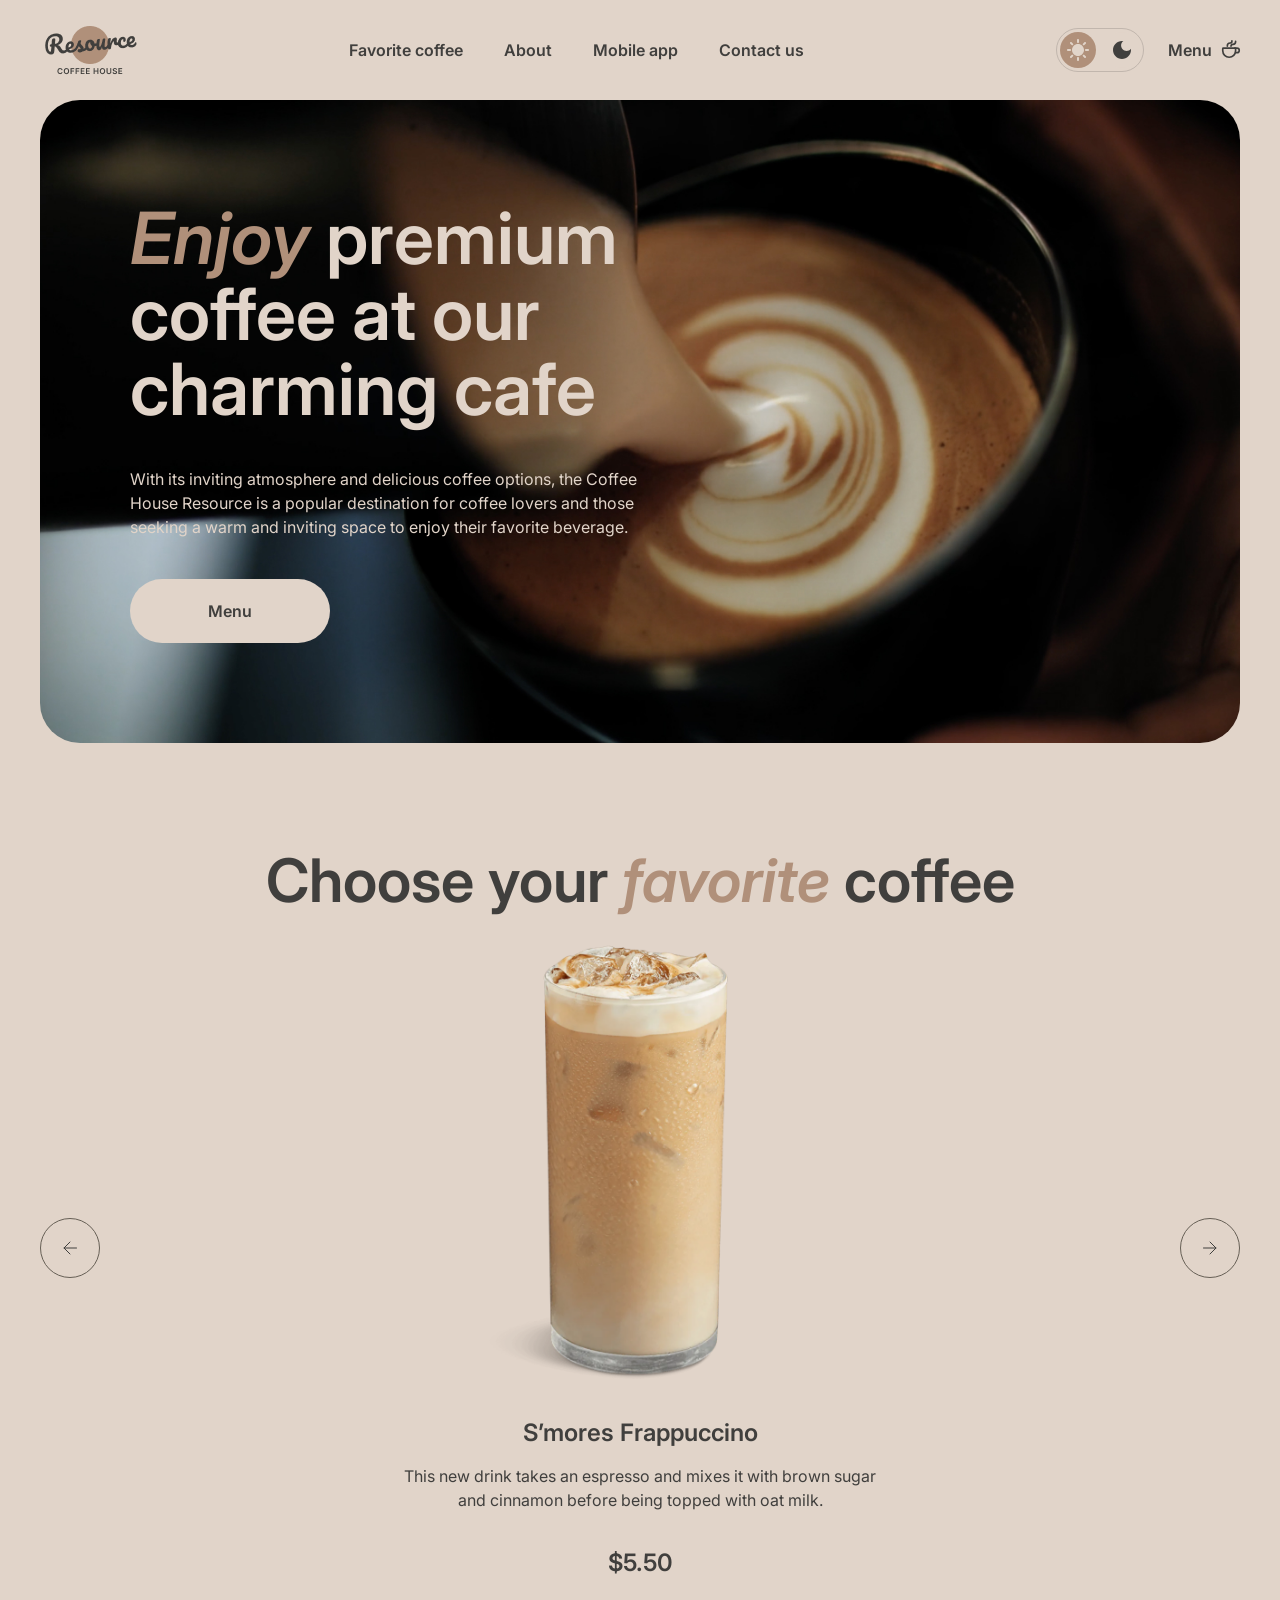
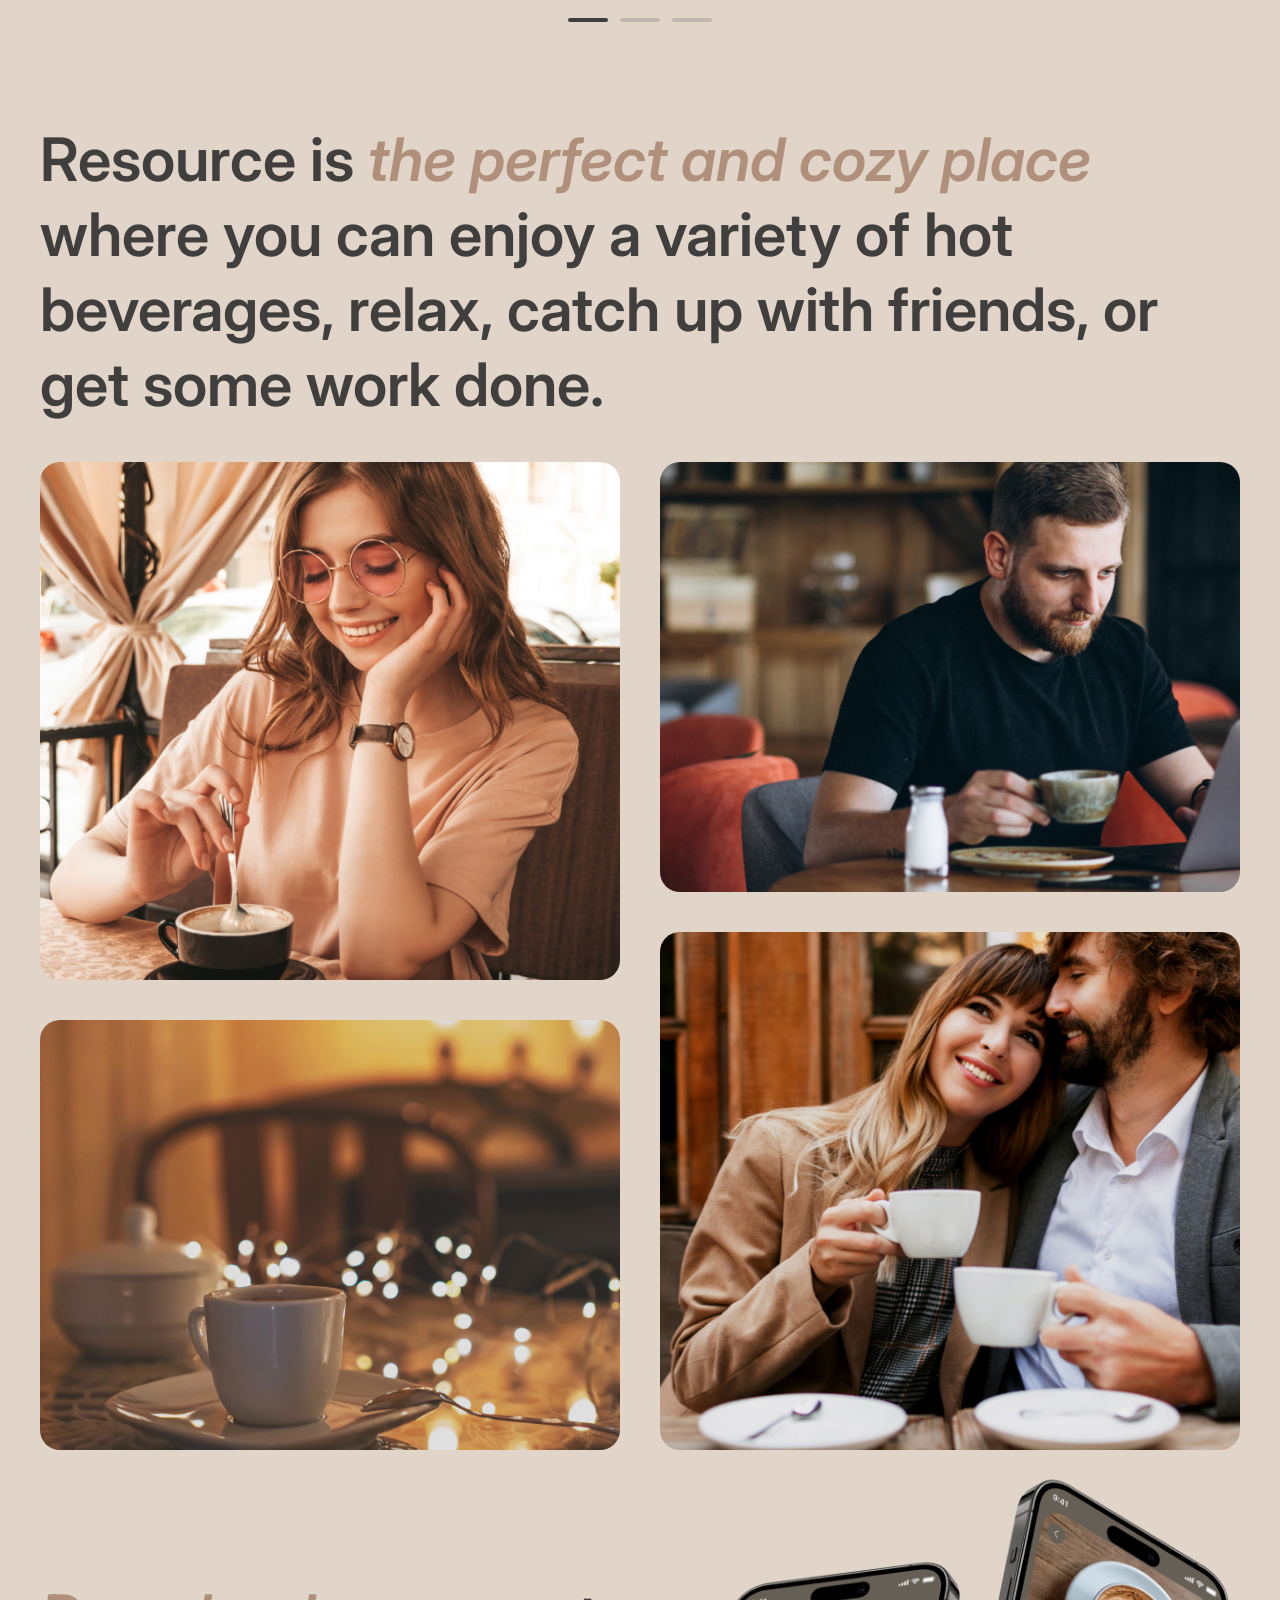
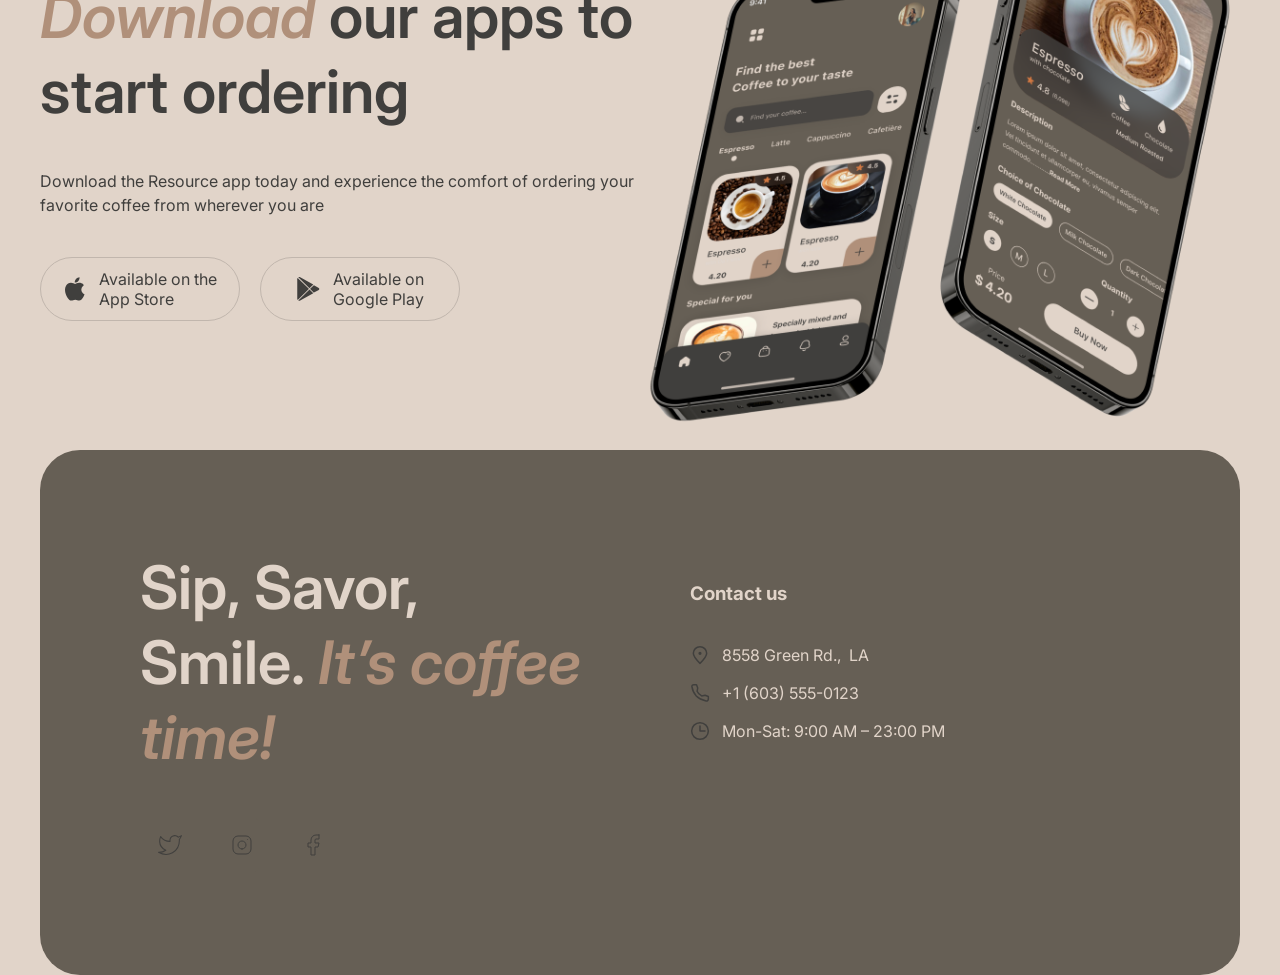
==== index.html @ 3790f5d2 "fix: correct header nav links" ====
<!DOCTYPE html>
<html lang="en">

<head>
    <meta charset="UTF-8">
    <meta name="viewport" content="width=device-width, initial-scale=1.0">
    <link rel="stylesheet" href="./styles.css">
    <link rel="preconnect" href="https://fonts.googleapis.com">
    <link rel="preconnect" href="https://fonts.gstatic.com" crossorigin>
    <link
        href="https://fonts.googleapis.com/css2?family=Inter:ital,opsz,wght@0,14..32,100..900;1,14..32,100..900&display=swap"
        rel="stylesheet">
    <link rel="icon" type="image/x-icon" href="./assets/logo/logo.png">
    <title>Coffee House</title>
</head>

<body>
    <header>
        </div>
        <a href="./index.html" class="logo-container"></a>
        <nav>
            <ul>
                <li><a href="#favorite">Favorite coffee</a></li>
                <li><a href="#about">About</a></li>
                <li><a href="#mobile_app">Mobile app</a></li>
                <li><a href="#contact">Contact us</a></li>
            </ul>
        </nav>
        <div class="control-container">
            <div class="theme-btn">
                <button class="light"></button>
                <button class="dark"></button>
            </div>
            <div class="menu"><a href="./menu.html">Menu</a></div>
            <div class="burger-btn">
                <span></span>
                <span></span>
            </div>
        </div>
    </header>
    <main>
        <section id="hero">
            <div class="info">
                <h1><span class="accent">Enjoy</span> premium coffee at our charming cafe</h1>
                <p>With its inviting atmosphere and delicious coffee options, the Coffee House Resource is a popular
                    destination for coffee lovers and those seeking a warm and inviting space to enjoy their favorite
                    beverage.</p>
                <button><a href=""><span>Menu</span></a></button>
            </div>
        </section>
        <section id="favorite">
            <h2>Choose your <span>favorite</span> coffee</h2>
            <div class="carousel-section">
                <button class="left"></button>
                <div class="carousel">
                    <img src="./assets/img/coffee-slider.png" alt="coffee-slider">
                    <h3>S’mores Frappuccino</h3>
                    <p>This new drink takes an espresso and mixes it with brown sugar and cinnamon before being topped
                        with oat milk.</p>
                    <h3>$5.50</h3>
                </div>
                <button class="right"></button>
            </div>
            <div class="pagination">
                <span class="dot is-active"></span>
                <span class="dot"></span>
                <span class="dot"></span>
            </div>
        </section>
        <section id="about">
            <h2>Resource is <span>the perfect and cozy place</span> where you can enjoy a variety
                of hot
                beverages, relax, catch up with friends, or get some work done.</h2>
            <div class="photo-container">
                <div class="photo p1 t1"></div>
                <div class="photo p2 t2"></div>
                <div class="photo p3 t2"></div>
                <div class="photo p4 t1"></div>
            </div>
        </section>
        <section id="mobile_app">
            <div class="mobile-wrapper">
                <div class="download_info">
                    <h2><span>Download</span> our apps to start ordering</h2>
                    <p class="medium">Download the Resource app today and experience the comfort of ordering
                        your favorite coffee
                        from wherever you are</p>
                    <div class="download_app">
                        <button class="button app-store">Available on the <br>App Store</button>
                        <button class="button google-play">Available on <br>Google Play</button>
                    </div>
                </div>
            </div>
            </div>
            <div class="phone_photo"><img src="./assets/img/mobile-screens.png" alt="phone"></div>
        </section>
        <footer id="contact">
            <div class="social-info">
                <h2>Sip, Savor, Smile. <span class="accent">It’s coffee time!</span></h2>
                <div class="social-icons">
                    <div class="social twitter"></div>
                    <div class="social instagram"></div>
                    <div class="social facebook"></div>
                </div>
            </div>
            <div class="contact">
                <h3>Contact us</h3>
                <div class="contact-info">
                    <a href="https://www.google.com/maps/place/Park/@53.8864918,30.3527795,14.5z/data=!4m6!3m5!1s0x46d051f1eafa36c5:0x2353c662f886dcbc!8m2!3d53.8942931!4d30.339052!16s%2Fg%2F11f06lzqp8?entry=ttu"
                        target="_blank">
                        <div class="contact-item address">
                            <p class="link-button">8558 Green Rd., &nbsp;LA</p>
                        </div>
                    </a>
                    <a href="tel:16035550123">
                        <div class="contact-item phone">
                            <p class="link-button">+1 (603) 555-0123</p>
                        </div>
                    </a>
                    <div class="contact-item working-hours">
                        <p class="link-button">Mon-Sat: 9:00 AM – 23:00 PM</p>
                    </div>
                </div>
            </div>
        </footer>
    </main>
    <script src="./main.js"></script>
</body>

</html>
---- styles.css ----
:root {
  --text-primary: #403F3D;
  --text-inverse: #E1D4C9;
  --text-accent: #B0907A;
  --bg-page: #E1D4C9;
  --bg-container: #665F55;
  --bg-overlay: rgba(64, 63, 61, 0.8);
  --border-primary: #C1B6AD;
  --border-inverse: #665F55;
  --logo: url('./assets/logo/light.png');
}

[data-theme=dark] {
  --text-primary: #E1D4C9;
  --text-inverse: #E1D4C9;
  --text-accent: #B0907A;
  --bg-page: #292826;
  --bg-container: #403F3D;
  --bg-overlay: rgba(41, 40, 38, 0.8);
  --border-primary: #665F55;
  --border-inverse: #C1B6AD;
  --logo: url('./assets/logo/dark.png');
}

a {
  color: inherit;
  text-decoration: none;
  background-color: transparent;
  cursor: pointer;
}
a:visited, a:hover, a:active, a:focus {
  color: inherit;
  text-decoration: none;
}

button,
input[type=button],
input[type=submit],
input[type=reset] {
  background: none;
  border: none;
  padding: 0;
  margin: 0;
  font: inherit;
  color: inherit;
  cursor: pointer;
  text-align: inherit;
  -webkit-appearance: none;
  -moz-appearance: none;
  appearance: none;
}

* {
  box-sizing: border-box;
  margin: 0;
  padding: 0;
}

ul {
  list-style: none;
  margin: 0;
  padding: 0;
}

html {
  scroll-behavior: smooth;
}

body {
  font-family: "Inter", sans-serif;
  display: flex;
  flex-direction: column;
  justify-content: center;
  background-color: var(--bg-page);
  color: var(--text-primary);
}

header {
  display: flex;
  width: 100%;
  max-width: 1440px;
  margin: 0 auto;
  padding: 20px 40px;
  justify-content: space-between;
}
header .logo-container {
  display: inline-block;
  background-image: var(--logo);
  height: 60px;
  min-width: 100px;
}
header nav {
  display: flex;
  align-items: center;
  max-width: 455px;
  width: 100%;
}
header nav ul {
  width: 100%;
  display: flex;
  justify-content: space-between;
}
header nav ul li a {
  font-size: 16px;
  font-weight: 600;
  line-height: 150%;
  position: relative;
}
header nav ul li a::after {
  content: "";
  position: absolute;
  bottom: 0;
  left: 50%;
  transform: translateX(-50%) scaleX(0);
  width: 100%;
  height: 2px;
  background-color: var(--text-primary);
  transition: transform 0.3s ease;
}
header nav ul li a:hover::after {
  transform: translateX(-50%) scaleX(1);
}
header .control-container {
  display: flex;
  align-items: center;
  padding-left: 44px;
  gap: 24px;
}
header .control-container .theme-btn {
  border: 1px solid var(--border-primary);
  border-radius: 22px;
  width: 88px;
  height: 44px;
  display: flex;
  justify-content: center;
  align-items: center;
  gap: 8px;
}
header .control-container .theme-btn button {
  width: 36px;
  height: 36px;
  border-radius: 50%;
  display: flex;
  align-items: center;
  justify-content: center;
  padding: 0;
  transition: background-color 0.2s;
}
header .control-container .theme-btn button.light {
  background-color: var(--text-accent);
}
header .control-container .theme-btn button.light::before {
  content: "";
  display: inline-block;
  width: 22px;
  height: 22px;
  background-color: var(--text-inverse);
  -webkit-mask: url(./assets/icons/Sun.svg) center/contain no-repeat;
  mask: url(./assets/icons/Sun.svg) center/contain no-repeat;
}
header .control-container .theme-btn button.dark {
  background-color: var(--bg-page);
}
header .control-container .theme-btn button.dark::before {
  content: "";
  display: inline-block;
  width: 18px;
  height: 18px;
  background-color: var(--text-primary);
  -webkit-mask: url(./assets/icons/Moon.svg) center/contain no-repeat;
  mask: url(./assets/icons/Moon.svg) center/contain no-repeat;
}
header .control-container .theme-btn button.dark:hover {
  background-color: var(--border-inverse);
}
header .control-container .theme-btn button.dark:hover::before {
  content: "";
  display: inline-block;
  width: 18px;
  height: 18px;
  background-color: var(--text-inverse);
  -webkit-mask: url(./assets/icons/Moon.svg) center/contain no-repeat;
  mask: url(./assets/icons/Moon.svg) center/contain no-repeat;
}
header .control-container .menu {
  display: flex;
  align-items: center;
  width: 72px;
  height: 22px;
  position: relative;
}
header .control-container .menu a {
  font-size: 16px;
  font-weight: 600;
  line-height: 150%;
  position: relative;
}
header .control-container .menu a::after {
  position: absolute;
  right: -30px;
  content: "";
  display: inline-block;
  width: 22px;
  height: 22px;
  background-color: var(--text-primary);
  -webkit-mask: url(./assets/icons/coffee-cup.svg) center/contain no-repeat;
  mask: url(./assets/icons/coffee-cup.svg) center/contain no-repeat;
}
header .control-container .menu::after {
  content: "";
  position: absolute;
  bottom: -5px;
  left: 50%;
  transform: translateX(-50%) scaleX(0);
  width: 100%;
  height: 2px;
  background-color: black;
  transition: transform 0.3s ease;
}
header .control-container .menu:hover::after {
  transform: translateX(-50%) scaleX(1);
}
header .control-container .menu.active::after {
  transform: translateX(-50%) scaleX(1);
}
header .control-container .burger-btn {
  display: none;
  height: 44px;
  width: 44px;
  border-radius: 50%;
  flex-direction: column;
  align-items: center;
  justify-content: center;
  gap: 6px;
  padding: 0;
  border: 1px solid var(--border-inverse);
  background: transparent;
  cursor: pointer;
  width: 44px;
  height: 44px;
  border-radius: 50%;
  transition: border-color 0.2s, background-color 0.2s;
}
header .control-container .burger-btn span {
  display: block;
  width: 20px;
  height: 2px;
  background-color: var(--text-primary);
  border-radius: 1px;
  transition: transform 0.3s ease, opacity 0.3s ease;
}
header .control-container .burger-btn:hover {
  border-color: var(--text-accent);
}
header .control-container .burger-btn:hover span {
  background-color: var(--text-accent);
}
header .control-container .burger-btn.is-open span:nth-child(1) {
  transform: translateY(4px) rotate(45deg);
}
header .control-container .burger-btn.is-open span:nth-child(2) {
  transform: translateY(-4px) rotate(-45deg);
}
@media (max-width: 768px) {
  header nav {
    display: none;
  }
  header .control-container .menu {
    display: none;
  }
  header .control-container .burger-btn {
    display: flex;
  }
}
@media (max-width: 600px) {
  header {
    padding: 20px 16px;
  }
  header .control-container {
    gap: 12px;
  }
}

main {
  max-width: 1440px;
  padding: 0 40px;
  margin: auto;
  width: 100%;
}
@media (max-width: 600px) {
  main {
    padding: 0 16px;
  }
}

#hero {
  max-width: 1440px;
  max-height: 644px;
  width: 100%;
  border-radius: 40px;
  background-image: url(./assets/img/img-hero.jpg);
  background-position: center;
  background-size: cover;
  display: flex;
  align-items: center;
  padding: 100px clamp(60px, 5.95vw + 14.3px, 100px);
}
#hero .info {
  max-width: 530px;
  display: flex;
  flex-direction: column;
  gap: 40px;
}
#hero .info h1 {
  font-size: 72px;
  font-weight: 600;
  line-height: 105%;
  color: var(--text-inverse);
}
#hero .info h1 span {
  font-size: 72px;
  font-weight: 600;
  line-height: 105%;
  font-style: italic;
  color: var(--text-accent);
}
#hero .info p {
  font-size: 16px;
  font-weight: 400;
  line-height: 150%;
  color: var(--text-inverse);
}
#hero .info button a {
  font-size: 16px;
  font-weight: 600;
  line-height: 150%;
  display: inline-flex;
  align-items: center;
  justify-content: center;
  padding: 20px 78px;
  border-radius: 100px;
  background-color: var(--bg-page);
  color: var(--text-primary);
  position: relative;
  overflow: hidden;
}
#hero .info button a span {
  display: inline-block;
  transition: transform 0.3s ease;
}
#hero .info button a::after {
  content: "";
  display: inline-block;
  width: 22px;
  height: 22px;
  background-color: var(--text-primary);
  -webkit-mask: url(./assets/icons/coffee-cup.svg) center/contain no-repeat;
  mask: url(./assets/icons/coffee-cup.svg) center/contain no-repeat;
  position: absolute;
  top: 50%;
  right: 60px;
  transform: translateY(-50%) translateX(-10px);
  opacity: 0;
  transition: opacity 0.3s ease, transform 0.3s ease;
  pointer-events: none;
}
#hero .info button a:hover span {
  transform: translateX(-14px);
}
#hero .info button a:hover::after {
  opacity: 1;
  transform: translateY(-50%) translateX(0);
}
#hero .info .control-container {
  gap: 12px;
}
@media (max-width: 768px) {
  #hero .info {
    margin: 0;
    padding: 0 16px;
  }
  #hero .info h1 {
    font-size: 42px;
    font-weight: 600;
    line-height: 115%;
  }
  #hero .info h1 span {
    font-size: 42px;
    font-weight: 600;
    line-height: 115%;
    font-style: italic;
  }
}
@media (max-width: 600px) {
  #hero {
    padding: 60px 16px;
  }
  #hero .info h1 {
    font-size: 42px;
    font-weight: 600;
    line-height: 115%;
  }
  #hero .info h1 span {
    font-size: 42px;
    font-weight: 600;
    line-height: 115%;
    font-style: italic;
  }
}

#favorite {
  padding: 100px 0;
  display: flex;
  flex-direction: column;
  align-items: center;
}
#favorite h2 {
  font-size: 60px;
  font-weight: 600;
  line-height: 125%;
  color: var(--text-primary);
}
#favorite h2 span {
  font-size: 60px;
  font-weight: 600;
  line-height: 125%;
  font-style: italic;
  color: var(--text-accent);
}
#favorite .carousel-section {
  display: flex;
  align-items: center;
  justify-content: space-between;
  width: 100%;
}
#favorite .carousel-section button {
  border-radius: 50%;
  height: 60px;
  min-width: 60px;
  border: 1px solid var(--border-inverse);
  background: transparent;
  display: flex;
  align-items: center;
  justify-content: center;
  cursor: pointer;
  transition: border-color 0.2s, background-color 0.2s;
}
#favorite .carousel-section button.left::before {
  content: "";
  display: inline-block;
  width: 24px;
  height: 24px;
  background-color: var(--text-primary);
  -webkit-mask: url(./assets/icons/arrow-left.svg) center/contain no-repeat;
  mask: url(./assets/icons/arrow-left.svg) center/contain no-repeat;
}
#favorite .carousel-section button.right::before {
  content: "";
  display: inline-block;
  width: 24px;
  height: 24px;
  background-color: var(--text-primary);
  -webkit-mask: url(./assets/icons/arrow-left.svg) center/contain no-repeat;
  mask: url(./assets/icons/arrow-left.svg) center/contain no-repeat;
  transform: rotate(180deg);
}
#favorite .carousel-section button:hover {
  background-color: var(--border-inverse);
  border-color: var(--border-inverse);
}
#favorite .carousel-section button:hover::before {
  background-color: var(--text-inverse);
}
#favorite .carousel-section .carousel {
  text-align: center;
  max-width: 480px;
  width: 100%;
  display: flex;
  flex-direction: column;
  align-items: center;
}
#favorite .carousel-section .carousel img {
  display: block;
  width: 100%;
  max-width: 480px;
  height: auto;
  flex: 1 1 auto;
  min-width: 0;
}
#favorite .carousel-section .carousel h3 {
  font-size: 24px;
  font-weight: 600;
  line-height: 125%;
  color: var(--text-primary);
  padding-top: 20px;
}
#favorite .carousel-section .carousel p {
  font-size: 16px;
  font-weight: 400;
  line-height: 150%;
  color: var(--text-primary);
  padding: 16px 0;
}
#favorite .pagination {
  display: flex;
  justify-content: center;
  align-items: center;
  gap: 12px;
  margin-top: 40px;
}
#favorite .pagination .dot {
  display: block;
  min-width: 40px;
  height: 4px;
  border-radius: 100px;
  background-color: var(--border-primary);
  transition: background-color 0.3s ease, width 0.3s ease;
}
#favorite .pagination .dot.is-active {
  background-color: var(--text-primary);
}
@media (max-width: 768px) {
  #favorite h2 {
    font-size: 32px;
    font-weight: 600;
    line-height: 125%;
  }
  #favorite h2 span {
    font-size: 32px;
    font-weight: 600;
    line-height: 125%;
    font-style: italic;
  }
}

#about h2 {
  font-size: 60px;
  font-weight: 600;
  line-height: 125%;
  color: var(--text-primary);
}
#about h2 span {
  font-size: 60px;
  font-weight: 600;
  line-height: 125%;
  font-style: italic;
  color: var(--text-accent);
}
#about h2 {
  padding-bottom: 40px;
}
#about .photo-container {
  display: flex;
  flex-direction: column;
  flex-wrap: wrap;
  max-height: 1060px;
  -moz-column-gap: 40px;
       column-gap: 40px;
  row-gap: 40px;
}
#about .photo-container .photo {
  width: calc((100% - 40px) / 2);
  border-radius: 20px;
  background-position: center;
  background-size: 110%;
  transition: background-size 0.5s linear;
}
#about .photo-container .photo:hover {
  background-size: 100%;
}
#about .photo-container .t1 {
  aspect-ratio: 660/590;
}
#about .photo-container .t2 {
  height: 430px;
}
#about .photo-container .p1 {
  background-image: url(./assets/img/about-1.jpg);
}
#about .photo-container .p2 {
  background-image: url(./assets/img/about-2.jpg);
}
#about .photo-container .p3 {
  background-image: url(./assets/img/about-3.jpg);
}
#about .photo-container .p4 {
  background-image: url(./assets/img/about-4.jpg);
}

#mobile_app {
  display: flex;
  justify-content: space-between;
}
#mobile_app .mobile-wrapper {
  display: flex;
  align-items: center;
}
#mobile_app .mobile-wrapper .download_info {
  max-width: 630px;
  display: flex;
  flex-direction: column;
  gap: 40px;
}
#mobile_app .mobile-wrapper .download_info h2 {
  font-size: 60px;
  font-weight: 600;
  line-height: 125%;
  color: var(--text-primary);
}
#mobile_app .mobile-wrapper .download_info h2 span {
  font-size: 60px;
  font-weight: 600;
  line-height: 125%;
  font-style: italic;
  color: var(--text-accent);
}
#mobile_app .mobile-wrapper .download_info p {
  font-size: 16px;
  font-weight: 400;
  line-height: 150%;
  color: var(--text-primary);
}
#mobile_app .mobile-wrapper .download_info .download_app {
  display: flex;
  gap: 20px;
}
#mobile_app .mobile-wrapper .download_info .download_app .button {
  display: flex;
  align-items: center;
  justify-content: center;
  gap: 12px;
  width: 200px;
  height: 64px;
  padding: 12px 20px;
  border: 1px solid var(--border-primary);
  border-radius: 100px;
  background-color: transparent;
  color: var(--text-primary);
  cursor: pointer;
  transition: border-color 0.3s ease, background-color 0.3s ease, color 0.3s ease;
}
#mobile_app .mobile-wrapper .download_info .download_app .button:hover {
  background-color: var(--bg-container);
  color: var(--text-inverse);
  border-color: transparent;
}
#mobile_app .mobile-wrapper .download_info .download_app .button:hover::before {
  background-color: var(--text-inverse);
}
#mobile_app .mobile-wrapper .download_info .download_app .button.app-store::before {
  content: "";
  display: inline-block;
  width: 24px;
  height: 24px;
  background-color: var(--text-primary);
  -webkit-mask: url(./assets/icons/apple.svg) center/contain no-repeat;
  mask: url(./assets/icons/apple.svg) center/contain no-repeat;
  flex-shrink: 0;
}
#mobile_app .mobile-wrapper .download_info .download_app .button.google-play::before {
  content: "";
  display: inline-block;
  width: 24px;
  height: 24px;
  background-color: var(--text-primary);
  -webkit-mask: url(./assets/icons/android.svg) center/contain no-repeat;
  mask: url(./assets/icons/android.svg) center/contain no-repeat;
  flex-shrink: 0;
}
#mobile_app .phone_photo {
  display: flex;
  align-items: center;
}
#mobile_app .phone_photo img {
  max-width: 100%;
}

footer {
  display: flex;
  border-radius: 40px;
  padding: 100px;
  gap: 100px;
  background-color: var(--bg-container);
  color: var(--text-inverse);
}
footer .social-info {
  flex: 1;
}
footer .social-info h2 {
  font-size: 60px;
  font-weight: 600;
  line-height: 125%;
  color: var(--text-inverse);
}
footer .social-info h2 span {
  font-size: 60px;
  font-weight: 600;
  line-height: 125%;
  font-style: italic;
  color: var(--text-accent);
}
footer .social-info .social-icons {
  margin-top: 40px;
  display: flex;
  gap: 12px;
}
footer .social-info .social-icons .social {
  display: flex;
  align-items: center;
  justify-content: center;
  width: 60px;
  height: 60px;
  border: 1px solid var(--border-inverse);
  border-radius: 50%;
  cursor: pointer;
  background-color: transparent;
  transition: border-color 0.3s ease, background-color 0.3s ease;
}
footer .social-info .social-icons .social::before {
  content: "";
  flex-shrink: 0;
}
footer .social-info .social-icons .social.twitter::before {
  display: inline-block;
  width: 24px;
  height: 24px;
  background-color: var(--text-primary);
  -webkit-mask: url(./assets/icons/twitter.svg) center/contain no-repeat;
  mask: url(./assets/icons/twitter.svg) center/contain no-repeat;
}
footer .social-info .social-icons .social.instagram::before {
  display: inline-block;
  width: 24px;
  height: 24px;
  background-color: var(--text-primary);
  -webkit-mask: url(./assets/icons/instagram.svg) center/contain no-repeat;
  mask: url(./assets/icons/instagram.svg) center/contain no-repeat;
}
footer .social-info .social-icons .social.facebook::before {
  display: inline-block;
  width: 24px;
  height: 24px;
  background-color: var(--text-primary);
  -webkit-mask: url(./assets/icons/facebook.svg) center/contain no-repeat;
  mask: url(./assets/icons/facebook.svg) center/contain no-repeat;
}
footer .social-info .social-icons .social:hover {
  background-color: var(--bg-container);
  border-color: transparent;
}
footer .social-info .social-icons .social:hover.twitter::before, footer .social-info .social-icons .social:hover.instagram::before, footer .social-info .social-icons .social:hover.facebook::before {
  background-color: var(--text-inverse);
}
footer .contact {
  flex: 1;
  margin-top: 32px;
}
footer .contact .contact-info {
  margin-top: 40px;
  display: inline-flex;
  flex-direction: column;
  gap: 14px;
}
footer .contact .contact-info a {
  background: inherit;
  color: inherit;
  cursor: default;
}
footer .contact .contact-info .contact-item {
  display: inline-flex;
  align-items: center;
  gap: 12px;
  padding-left: 0;
  cursor: pointer;
  position: relative;
}
footer .contact .contact-info .contact-item::before {
  content: "";
  flex-shrink: 0;
  background-color: var(--text-primary);
  transition: background-color 0.3s ease;
}
footer .contact .contact-info .contact-item::after {
  content: "";
  position: absolute;
  bottom: -4px;
  left: 0;
  width: 100%;
  height: 2px;
  background-color: var(--border-inverse);
  transform: scaleX(0);
  transform-origin: left;
  transition: transform 0.5s ease-in-out;
}
footer .contact .contact-info .contact-item:hover::after {
  transform: scaleX(1);
}
footer .contact .contact-info .address::before {
  display: inline-block;
  width: 20px;
  height: 20px;
  background-color: var(--text-primary);
  -webkit-mask: url(./assets/icons/address.svg) center/contain no-repeat;
  mask: url(./assets/icons/address.svg) center/contain no-repeat;
}
footer .contact .contact-info .phone::before {
  display: inline-block;
  width: 20px;
  height: 20px;
  background-color: var(--text-primary);
  -webkit-mask: url(./assets/icons/phone.svg) center/contain no-repeat;
  mask: url(./assets/icons/phone.svg) center/contain no-repeat;
}
footer .contact .contact-info .working-hours::before {
  display: inline-block;
  width: 20px;
  height: 20px;
  background-color: var(--text-primary);
  -webkit-mask: url(./assets/icons/clock.svg) center/contain no-repeat;
  mask: url(./assets/icons/clock.svg) center/contain no-repeat;
}

#menu {
  display: flex;
  flex-direction: column;
  align-items: center;
}
#menu h1 {
  text-align: center;
  font-size: 60px;
  line-height: 125%;
  max-width: 800px;
}
#menu .menu-selection {
  margin: 40px 0;
  display: flex;
  gap: 16px;
  justify-content: center;
}
#menu .menu-selection .option {
  text-align: right;
  padding: 8px 16px 8px 8px;
  border: 1px solid var(--border-inverse);
  border-radius: 100px;
  display: flex;
  align-items: center;
  gap: 8px;
}
#menu .menu-selection .option.active {
  background-color: var(--border-primary);
  color: var(--bg-page);
}
#menu .menu-selection .option .icon {
  width: 30px;
  height: 30px;
  border-radius: 50%;
  background-position: center;
  background-repeat: no-repeat;
  background-color: var(--border-inverse);
}
#menu .menu-selection .option .icon.active {
  background-color: var(--bg-page);
}
#menu .menu-selection .option .icon-coffee {
  background-image: url(./assets/icons/coffee.png);
}
#menu .menu-selection .option .icon-tea {
  background-image: url(./assets/icons/tea.png);
}
#menu .menu-selection .option .icon-dessert {
  background-image: url(./assets/icons/dessert.png);
}
#menu .items {
  max-width: 1360px;
  display: flex;
  flex-wrap: wrap;
  justify-content: space-evenly;
  row-gap: 40px;
  -moz-column-gap: 40px;
       column-gap: 40px;
  margin-bottom: 100px;
}
#menu .items .item-card {
  width: 310px;
  height: 506px;
  border: 1px solid var(--border-inverse);
  border-radius: 40px;
  cursor: pointer;
}
#menu .items .item-card .item-image {
  width: 308px;
  height: 308px;
  border-radius: 40px;
  background-position: center;
  background-size: 110%;
  transition: background-size 0.5s linear;
}
#menu .items .item-card .item-description {
  height: 196px;
  padding: 20px;
  display: flex;
  flex-direction: column;
}
#menu .items .item-card .item-description p {
  padding-top: 12px;
  flex-grow: 1;
}
#menu .items .item-card:hover .item-image {
  background-size: 100%;
}
#menu .items .coffee1 {
  background-image: url(./assets/img/coffee_item_1.jpg);
}
#menu .items .coffee2 {
  background-image: url(./assets/img/coffee_item_2.jpg);
}
#menu .items .coffee3 {
  background-image: url(./assets/img/coffee_item_3.jpg);
}
#menu .items .coffee4 {
  background-image: url(./assets/img/coffee_item_4.jpg);
}
#menu .items .coffee5 {
  background-image: url(./assets/img/coffee_item_5.jpg);
}
#menu .items .coffee6 {
  background-image: url(./assets/img/coffee_item_6.jpg);
}
#menu .items .coffee7 {
  background-image: url(./assets/img/coffee_item_7.jpg);
}
#menu .items .coffee8 {
  background-image: url(./assets/img/coffee_item_8.jpg);
}/*# sourceMappingURL=styles.css.map */
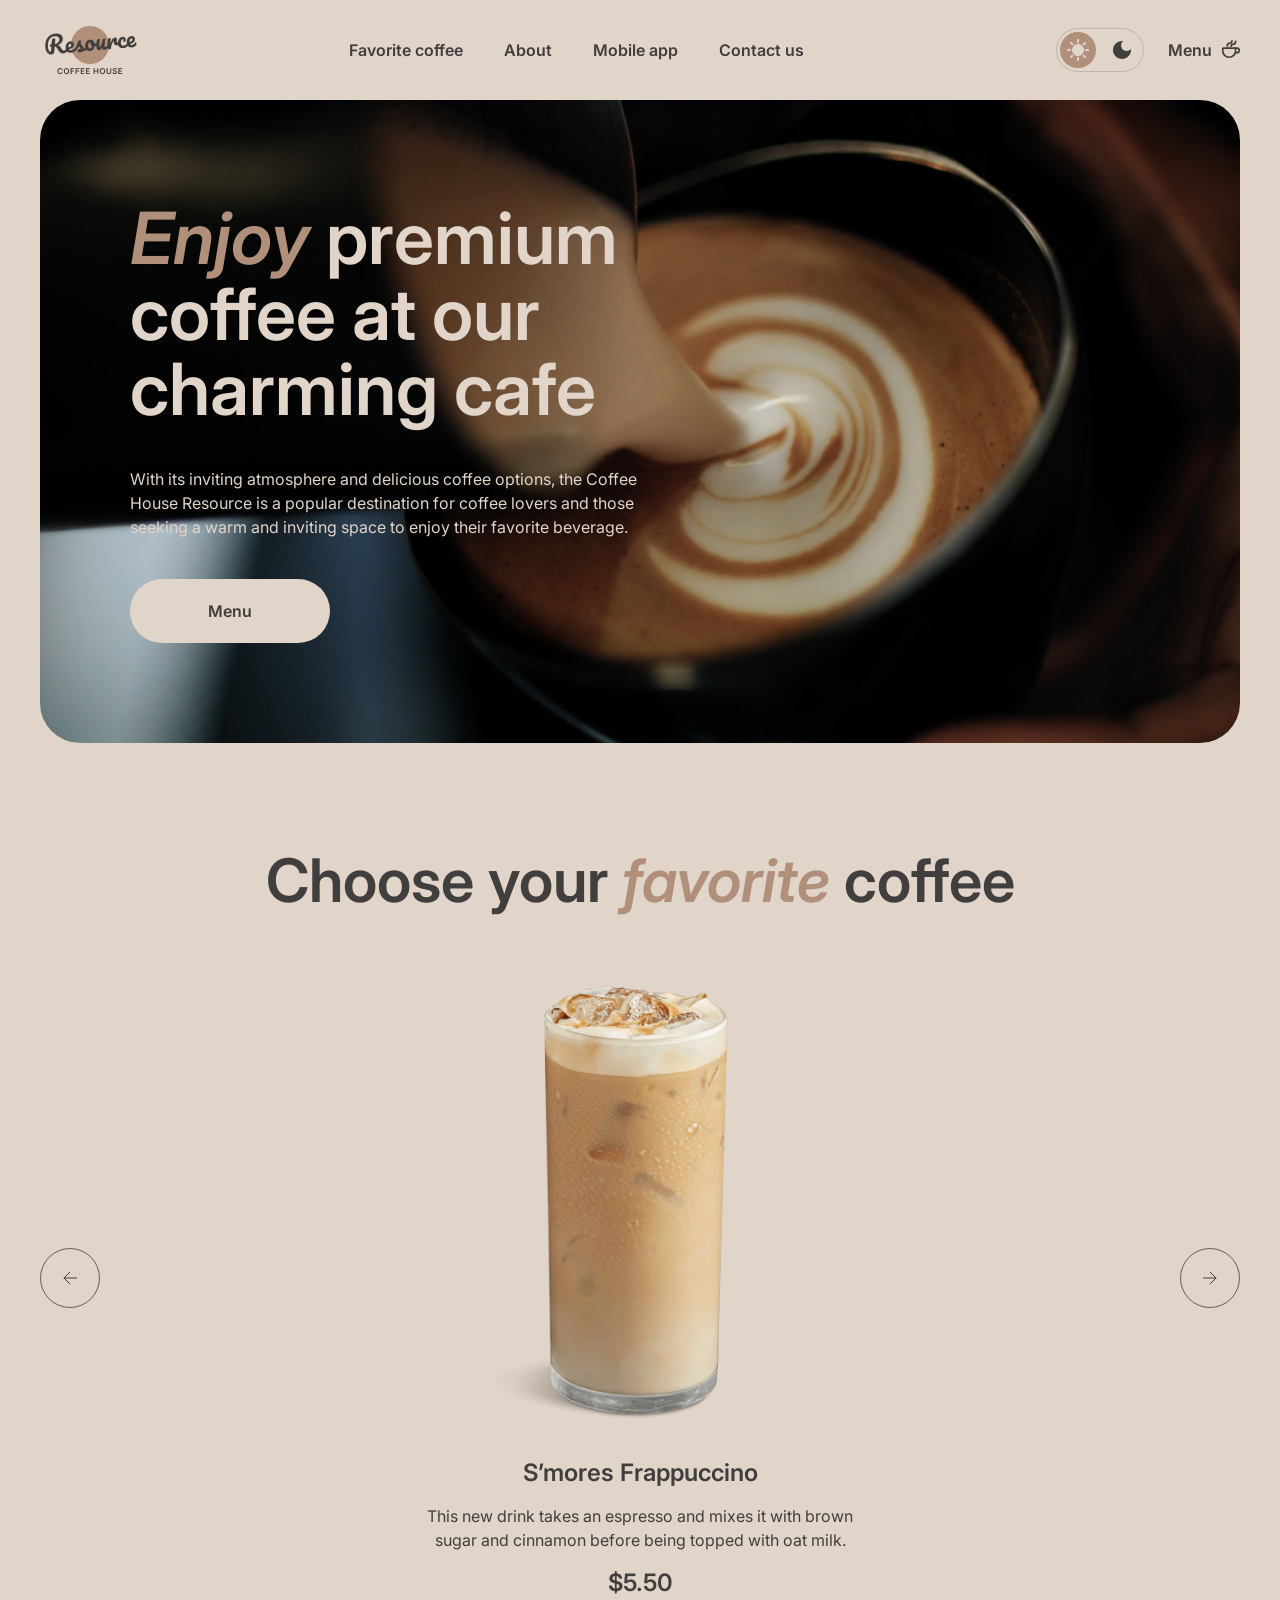
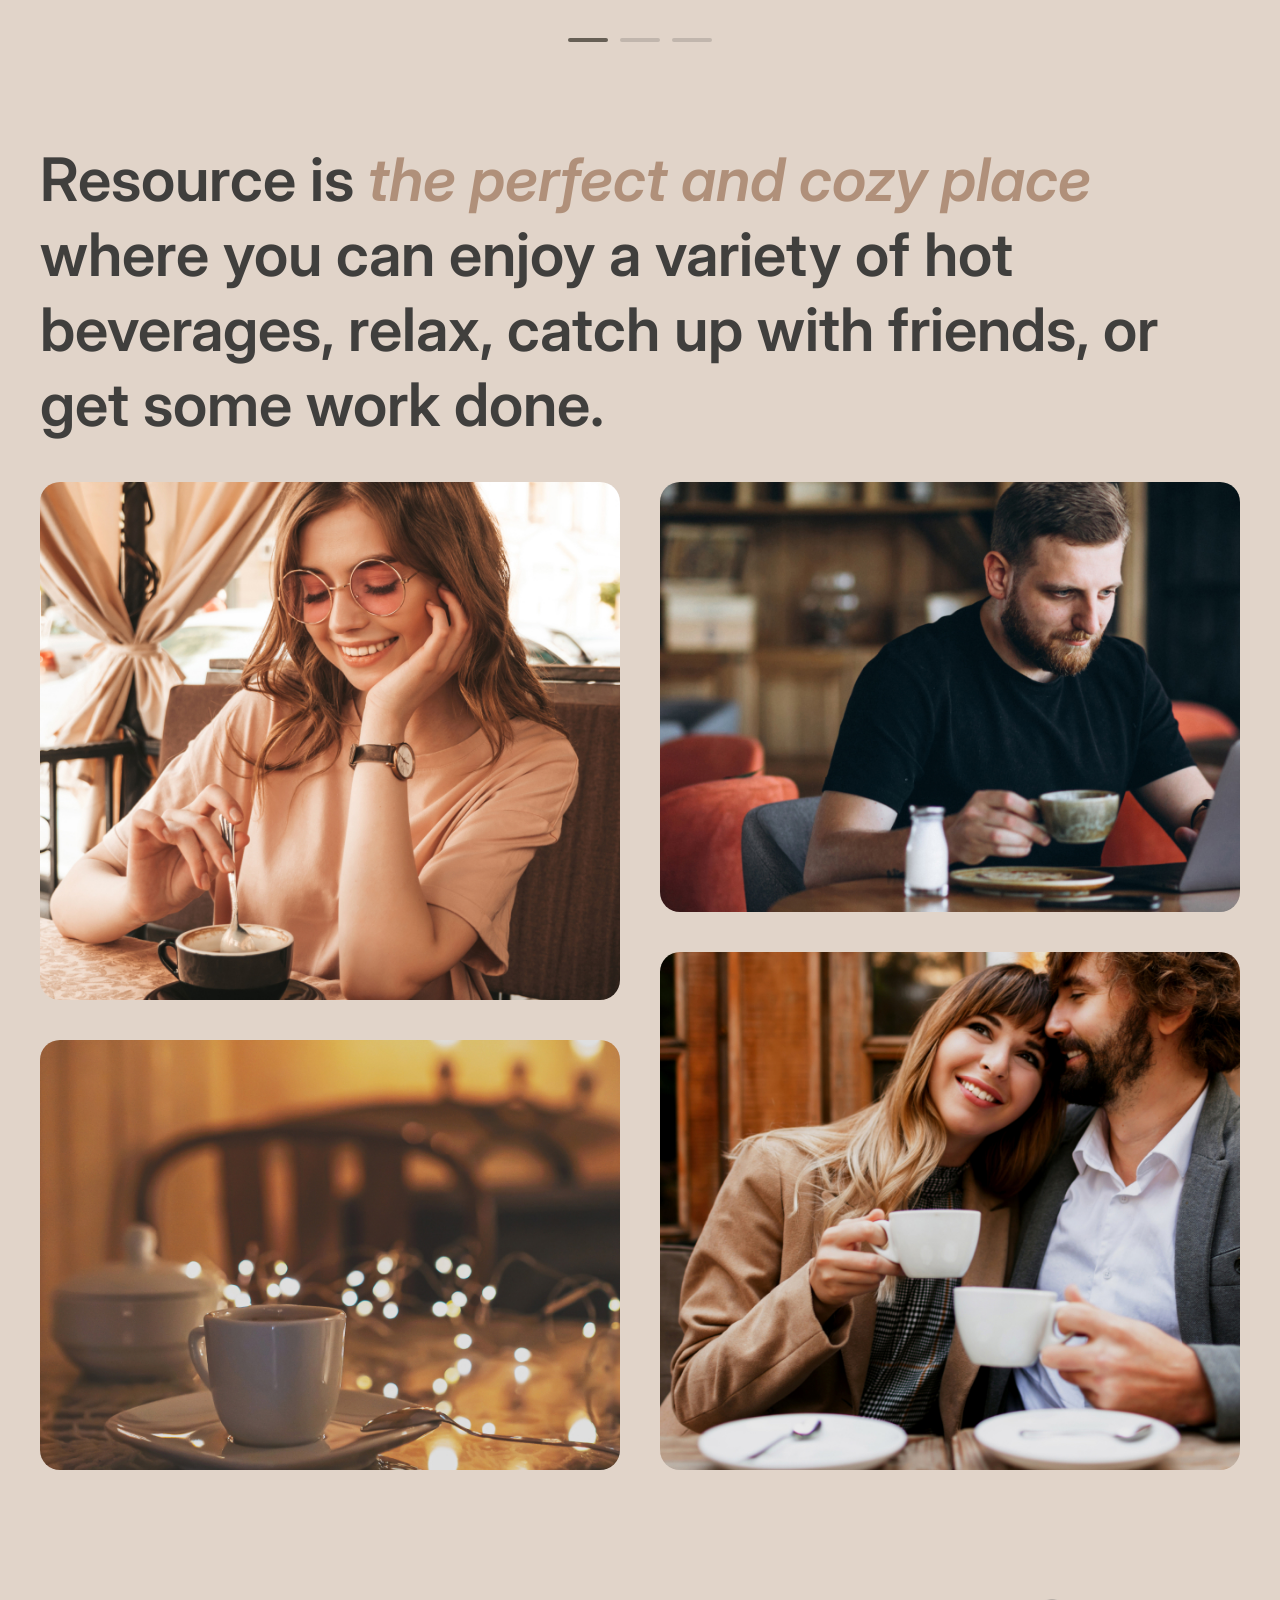
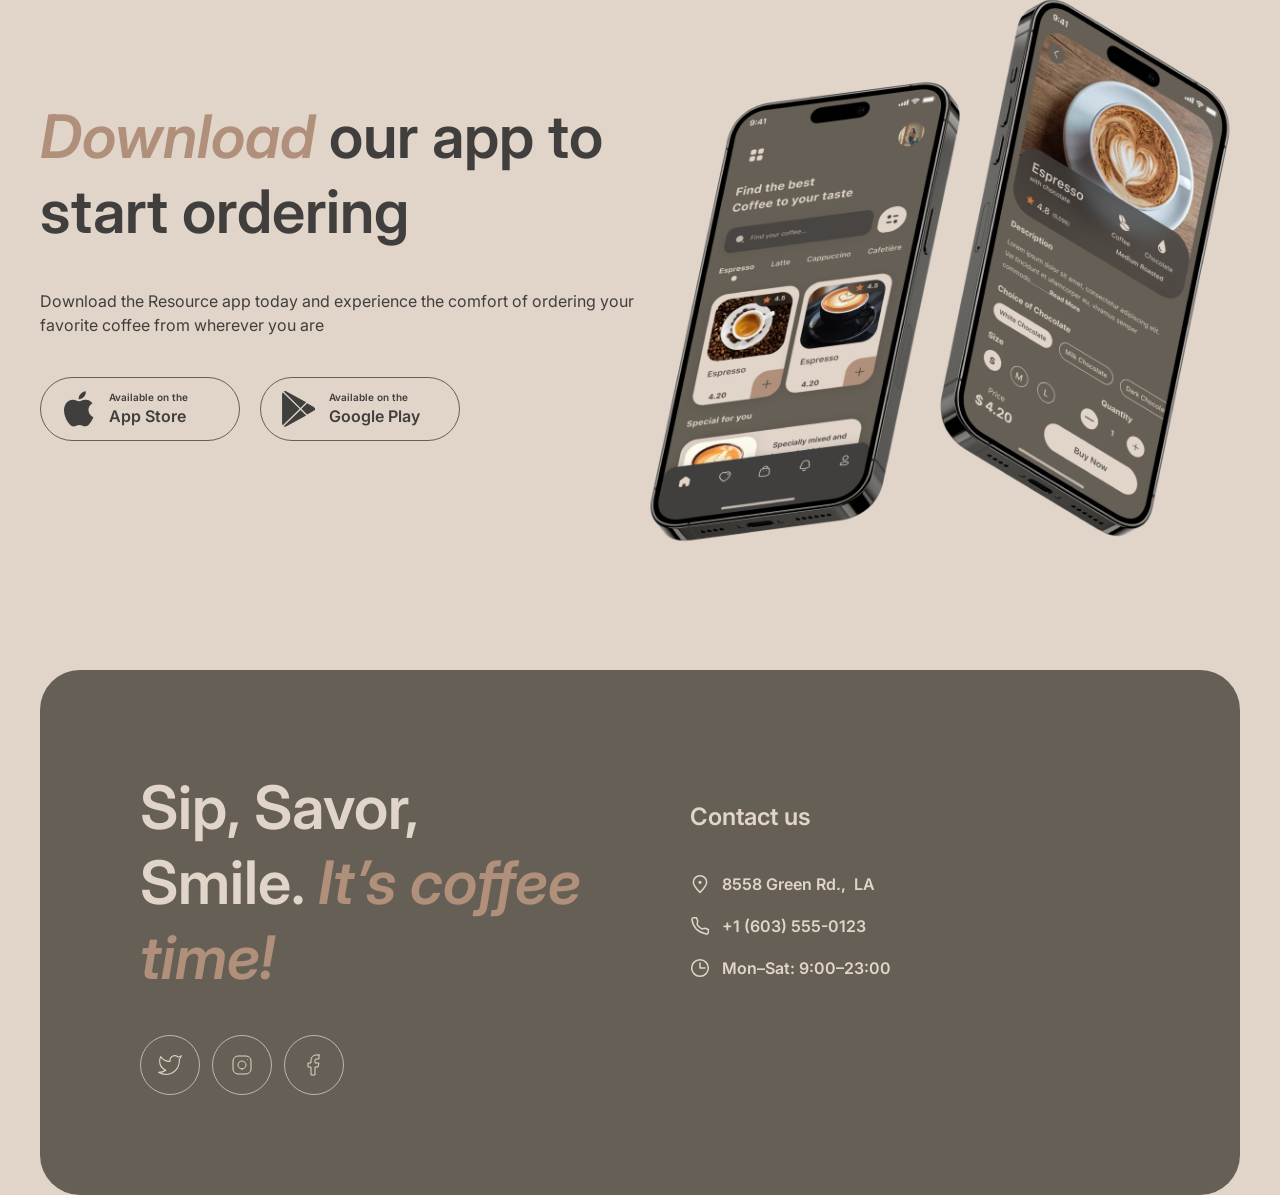
==== commit 6138df59: "fix: correct hover effects main page" ====
--- a/index.html
+++ b/index.html
@@ -57,7 +57,7 @@
                     <h3>S’mores Frappuccino</h3>
                     <p>This new drink takes an espresso and mixes it with brown sugar and cinnamon before being topped
                         with oat milk.</p>
-                    <h3>$5.50</h3>
+                    <h3 class="price">$5.50</h3>
                 </div>
                 <button class="right"></button>
             </div>
@@ -81,13 +81,15 @@
         <section id="mobile_app">
             <div class="mobile-wrapper">
                 <div class="download_info">
-                    <h2><span>Download</span> our apps to start ordering</h2>
+                    <h2><span>Download</span> our app to start ordering</h2>
                     <p class="medium">Download the Resource app today and experience the comfort of ordering
                         your favorite coffee
                         from wherever you are</p>
                     <div class="download_app">
-                        <button class="button app-store">Available on the <br>App Store</button>
-                        <button class="button google-play">Available on <br>Google Play</button>
+                        <button class="button app-store"><span class="text"><span class="caption">Available on
+                                    the</span> <span class="action">App Store</span></span></button>
+                        <button class="button google-play"><span class="text"><span class="caption">Available on
+                                    the</span> <span class="action">Google Play</span></span></button>
                     </div>
                 </div>
             </div>
@@ -118,7 +120,7 @@
                         </div>
                     </a>
                     <div class="contact-item working-hours">
-                        <p class="link-button">Mon-Sat: 9:00 AM – 23:00 PM</p>
+                        <p class="link-button">Mon–Sat: 9:00–23:00</p>
                     </div>
                 </div>
             </div>
--- a/styles.css
+++ b/styles.css
@@ -419,6 +419,7 @@
   font-weight: 600;
   line-height: 125%;
   color: var(--text-primary);
+  padding-bottom: 40px;
 }
 #favorite h2 span {
   font-size: 60px;
@@ -465,8 +466,8 @@
   transform: rotate(180deg);
 }
 #favorite .carousel-section button:hover {
-  background-color: var(--border-inverse);
-  border-color: var(--border-inverse);
+  background-color: var(--bg-container);
+  border-color: var(--bg-container);
 }
 #favorite .carousel-section button:hover::before {
   background-color: var(--text-inverse);
@@ -493,6 +494,9 @@
   line-height: 125%;
   color: var(--text-primary);
   padding-top: 20px;
+}
+#favorite .carousel-section .carousel h3.price {
+  padding-top: 0px;
 }
 #favorite .carousel-section .carousel p {
   font-size: 16px;
@@ -500,6 +504,7 @@
   line-height: 150%;
   color: var(--text-primary);
   padding: 16px 0;
+  max-width: 470px;
 }
 #favorite .pagination {
   display: flex;
@@ -517,7 +522,7 @@
   transition: background-color 0.3s ease, width 0.3s ease;
 }
 #favorite .pagination .dot.is-active {
-  background-color: var(--text-primary);
+  background-color: var(--border-inverse);
 }
 @media (max-width: 768px) {
   #favorite h2 {
@@ -588,6 +593,7 @@
 }
 
 #mobile_app {
+  padding: 100px 0;
   display: flex;
   justify-content: space-between;
 }
@@ -602,6 +608,7 @@
   gap: 40px;
 }
 #mobile_app .mobile-wrapper .download_info h2 {
+  max-width: 600px;
   font-size: 60px;
   font-weight: 600;
   line-height: 125%;
@@ -627,12 +634,12 @@
 #mobile_app .mobile-wrapper .download_info .download_app .button {
   display: flex;
   align-items: center;
-  justify-content: center;
+  justify-content: left;
   gap: 12px;
   width: 200px;
   height: 64px;
   padding: 12px 20px;
-  border: 1px solid var(--border-primary);
+  border: 1px solid var(--border-inverse);
   border-radius: 100px;
   background-color: transparent;
   color: var(--text-primary);
@@ -650,22 +657,60 @@
 #mobile_app .mobile-wrapper .download_info .download_app .button.app-store::before {
   content: "";
   display: inline-block;
-  width: 24px;
-  height: 24px;
+  width: 36px;
+  height: 36px;
   background-color: var(--text-primary);
   -webkit-mask: url(./assets/icons/apple.svg) center/contain no-repeat;
   mask: url(./assets/icons/apple.svg) center/contain no-repeat;
   flex-shrink: 0;
+  transition: background-color 0.3s ease;
+}
+#mobile_app .mobile-wrapper .download_info .download_app .button.app-store:hover::before {
+  content: "";
+  display: inline-block;
+  width: 36px;
+  height: 36px;
+  background-color: var(--text-inverse);
+  -webkit-mask: url(./assets/icons/apple.svg) center/contain no-repeat;
+  mask: url(./assets/icons/apple.svg) center/contain no-repeat;
+  flex-shrink: 0;
+  transition: background-color 0.3s ease;
 }
 #mobile_app .mobile-wrapper .download_info .download_app .button.google-play::before {
   content: "";
   display: inline-block;
-  width: 24px;
-  height: 24px;
+  width: 36px;
+  height: 36px;
   background-color: var(--text-primary);
   -webkit-mask: url(./assets/icons/android.svg) center/contain no-repeat;
   mask: url(./assets/icons/android.svg) center/contain no-repeat;
   flex-shrink: 0;
+  transition: background-color 0.3s ease;
+}
+#mobile_app .mobile-wrapper .download_info .download_app .button.google-play:hover::before {
+  content: "";
+  display: inline-block;
+  width: 36px;
+  height: 36px;
+  background-color: var(--text-inverse);
+  -webkit-mask: url(./assets/icons/android.svg) center/contain no-repeat;
+  mask: url(./assets/icons/android.svg) center/contain no-repeat;
+  flex-shrink: 0;
+  transition: background-color 0.3s ease;
+}
+#mobile_app .mobile-wrapper .download_info .download_app .button .text {
+  display: flex;
+  flex-direction: column;
+}
+#mobile_app .mobile-wrapper .download_info .download_app .button .text .caption {
+  font-size: 10px;
+  font-weight: 600;
+  line-height: 140%;
+}
+#mobile_app .mobile-wrapper .download_info .download_app .button .text .action {
+  font-size: 16px;
+  font-weight: 600;
+  line-height: 150%;
 }
 #mobile_app .phone_photo {
   display: flex;
@@ -710,7 +755,7 @@
   justify-content: center;
   width: 60px;
   height: 60px;
-  border: 1px solid var(--border-inverse);
+  border: 1px solid var(--border-primary);
   border-radius: 50%;
   cursor: pointer;
   background-color: transparent;
@@ -724,7 +769,7 @@
   display: inline-block;
   width: 24px;
   height: 24px;
-  background-color: var(--text-primary);
+  background-color: var(--text-inverse);
   -webkit-mask: url(./assets/icons/twitter.svg) center/contain no-repeat;
   mask: url(./assets/icons/twitter.svg) center/contain no-repeat;
 }
@@ -732,7 +777,7 @@
   display: inline-block;
   width: 24px;
   height: 24px;
-  background-color: var(--text-primary);
+  background-color: var(--text-inverse);
   -webkit-mask: url(./assets/icons/instagram.svg) center/contain no-repeat;
   mask: url(./assets/icons/instagram.svg) center/contain no-repeat;
 }
@@ -740,26 +785,36 @@
   display: inline-block;
   width: 24px;
   height: 24px;
-  background-color: var(--text-primary);
+  background-color: var(--text-inverse);
   -webkit-mask: url(./assets/icons/facebook.svg) center/contain no-repeat;
   mask: url(./assets/icons/facebook.svg) center/contain no-repeat;
 }
 footer .social-info .social-icons .social:hover {
-  background-color: var(--bg-container);
+  background-color: var(--bg-page);
   border-color: transparent;
 }
 footer .social-info .social-icons .social:hover.twitter::before, footer .social-info .social-icons .social:hover.instagram::before, footer .social-info .social-icons .social:hover.facebook::before {
-  background-color: var(--text-inverse);
+  background-color: var(--text-primary);
 }
 footer .contact {
   flex: 1;
   margin-top: 32px;
 }
+footer .contact h3 {
+  font-size: 24px;
+  font-weight: 600;
+  line-height: 125%;
+  color: var(--text-inverse);
+}
 footer .contact .contact-info {
   margin-top: 40px;
   display: inline-flex;
   flex-direction: column;
   gap: 14px;
+  font-size: 16px;
+  font-weight: 600;
+  line-height: 150%;
+  color: var(--text-inverse);
 }
 footer .contact .contact-info a {
   background: inherit;
@@ -783,23 +838,22 @@
 footer .contact .contact-info .contact-item::after {
   content: "";
   position: absolute;
-  bottom: -4px;
-  left: 0;
+  bottom: -5px;
+  left: 50%;
+  transform: translateX(-50%) scaleX(0);
   width: 100%;
   height: 2px;
-  background-color: var(--border-inverse);
-  transform: scaleX(0);
-  transform-origin: left;
-  transition: transform 0.5s ease-in-out;
+  background-color: var(--text-inverse);
+  transition: transform 0.3s ease;
 }
 footer .contact .contact-info .contact-item:hover::after {
-  transform: scaleX(1);
+  transform: translateX(-50%) scaleX(1);
 }
 footer .contact .contact-info .address::before {
   display: inline-block;
   width: 20px;
   height: 20px;
-  background-color: var(--text-primary);
+  background-color: var(--text-inverse);
   -webkit-mask: url(./assets/icons/address.svg) center/contain no-repeat;
   mask: url(./assets/icons/address.svg) center/contain no-repeat;
 }
@@ -807,7 +861,7 @@
   display: inline-block;
   width: 20px;
   height: 20px;
-  background-color: var(--text-primary);
+  background-color: var(--text-inverse);
   -webkit-mask: url(./assets/icons/phone.svg) center/contain no-repeat;
   mask: url(./assets/icons/phone.svg) center/contain no-repeat;
 }
@@ -815,7 +869,7 @@
   display: inline-block;
   width: 20px;
   height: 20px;
-  background-color: var(--text-primary);
+  background-color: var(--text-inverse);
   -webkit-mask: url(./assets/icons/clock.svg) center/contain no-repeat;
   mask: url(./assets/icons/clock.svg) center/contain no-repeat;
 }
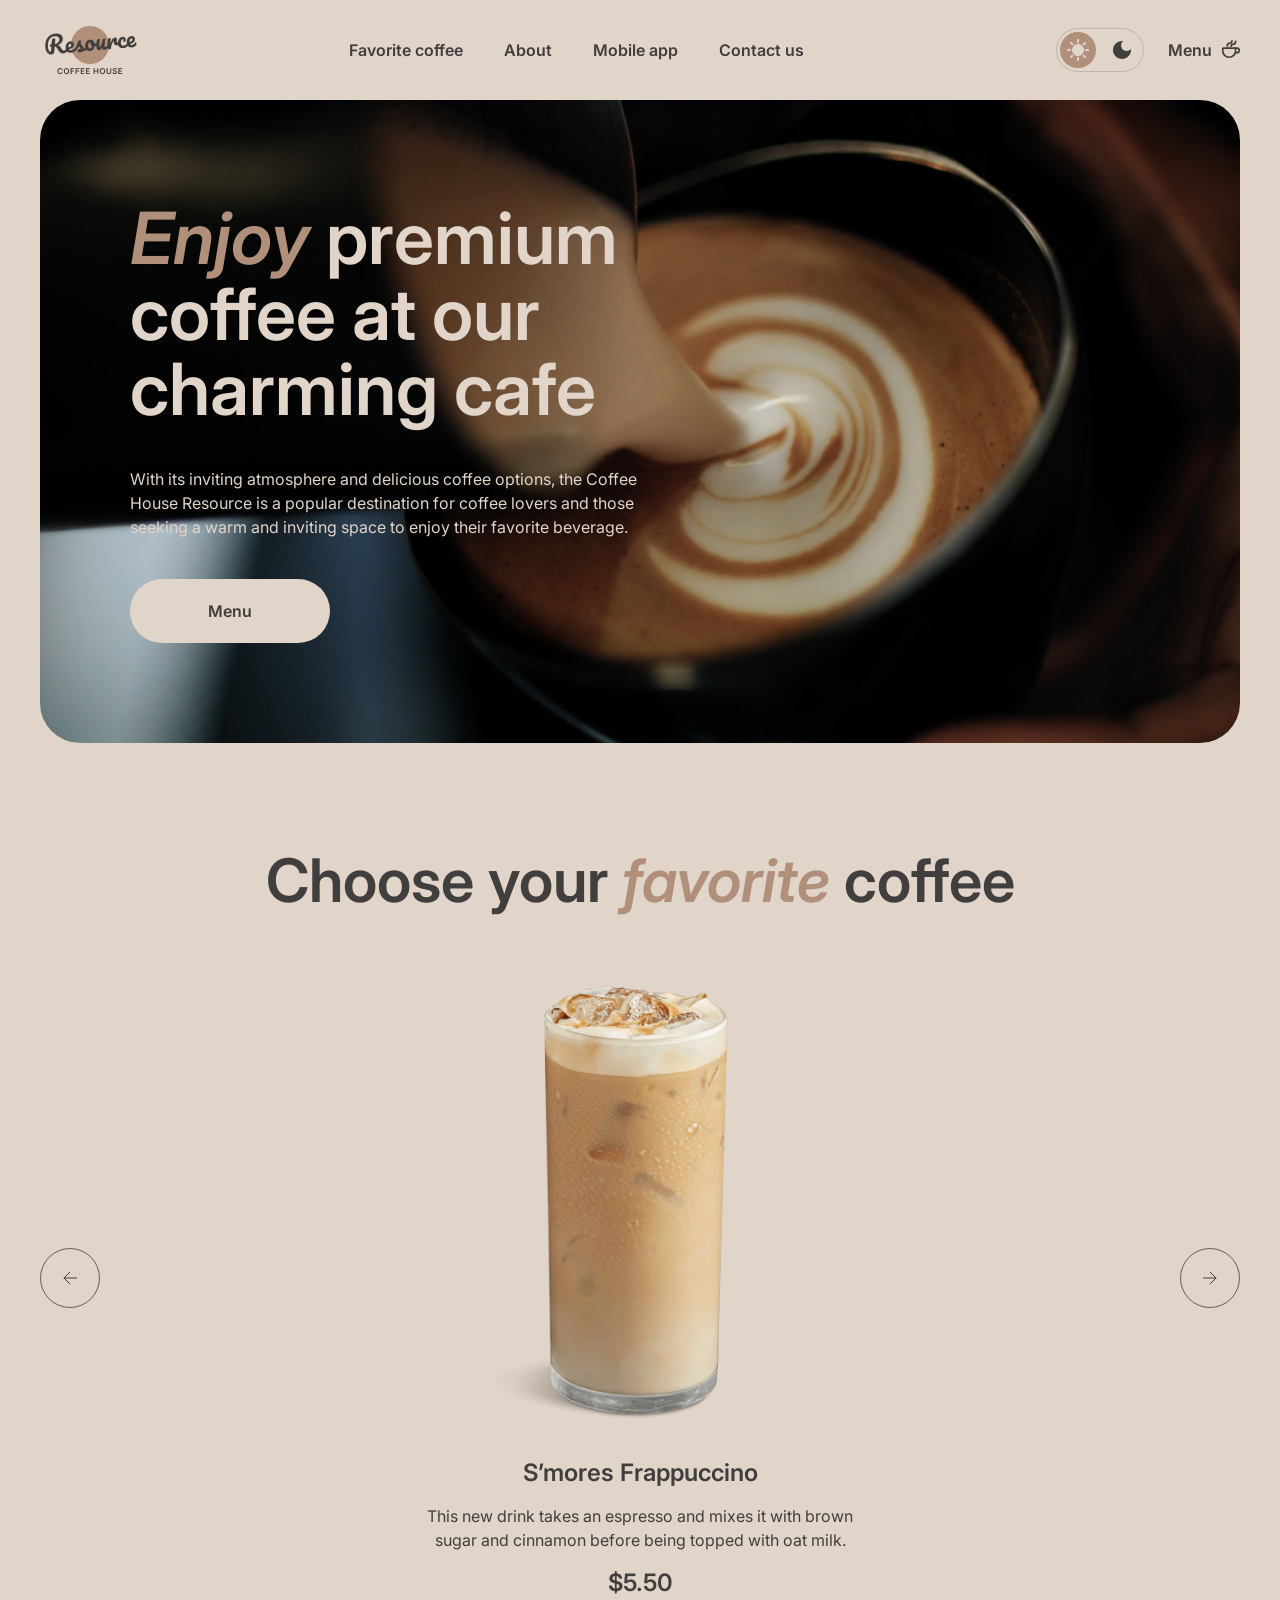
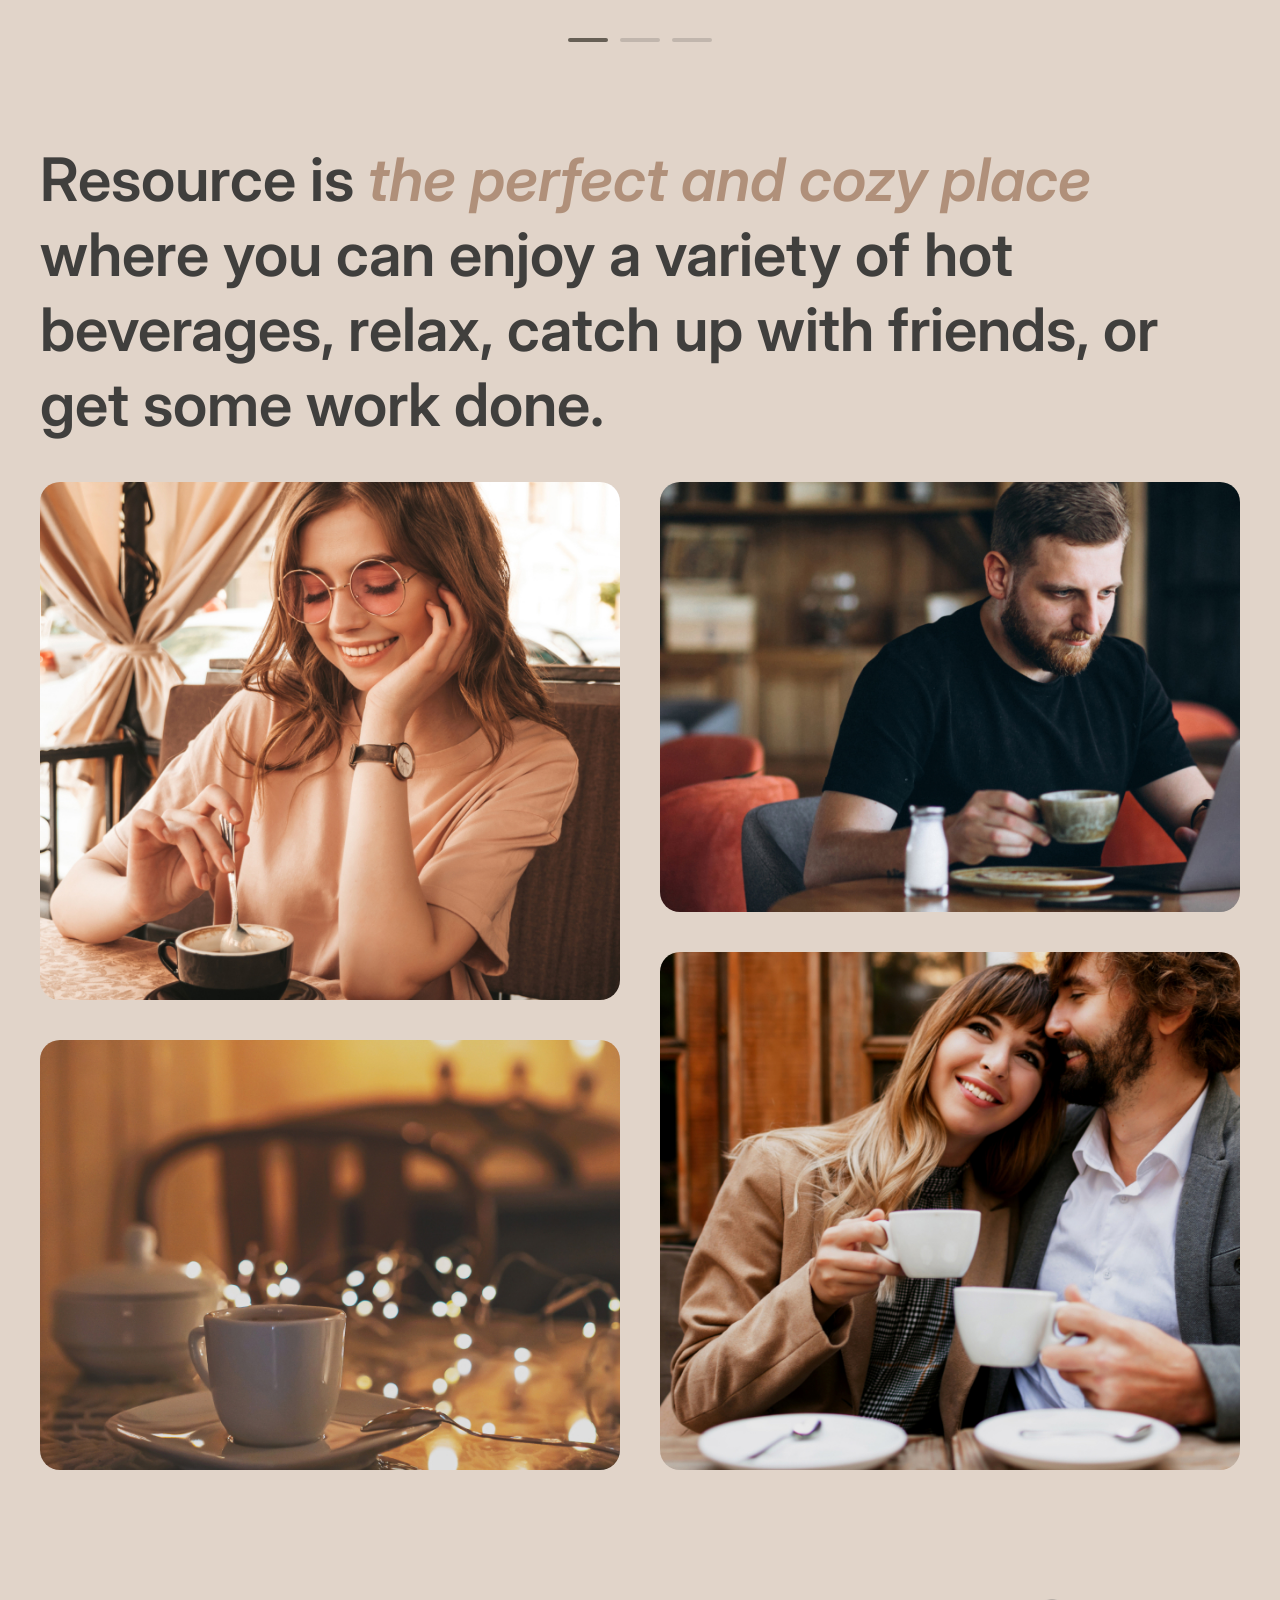
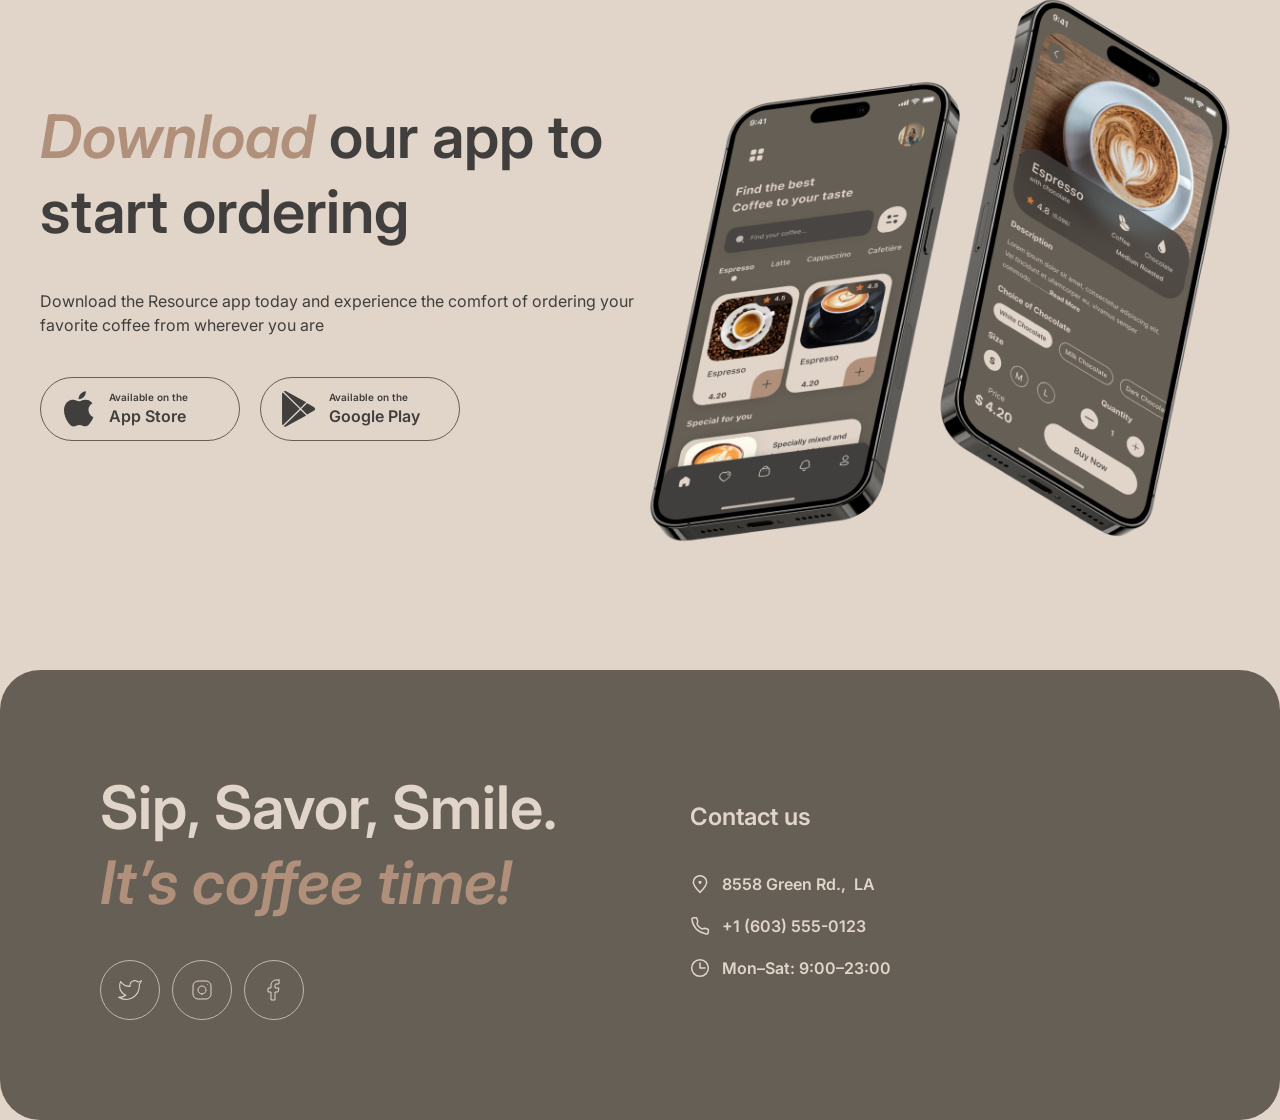
==== commit f962b953: "fix: correct menu page" ====
--- a/index.html
+++ b/index.html
@@ -96,36 +96,36 @@
             </div>
             <div class="phone_photo"><img src="./assets/img/mobile-screens.png" alt="phone"></div>
         </section>
-        <footer id="contact">
-            <div class="social-info">
-                <h2>Sip, Savor, Smile. <span class="accent">It’s coffee time!</span></h2>
-                <div class="social-icons">
-                    <div class="social twitter"></div>
-                    <div class="social instagram"></div>
-                    <div class="social facebook"></div>
+    </main>
+    <footer id="contact">
+        <div class="social-info">
+            <h2>Sip, Savor, Smile. <span class="accent">It’s coffee time!</span></h2>
+            <div class="social-icons">
+                <div class="social twitter"></div>
+                <div class="social instagram"></div>
+                <div class="social facebook"></div>
+            </div>
+        </div>
+        <div class="contact">
+            <h3>Contact us</h3>
+            <div class="contact-info">
+                <a href="https://www.google.com/maps/place/Park/@53.8864918,30.3527795,14.5z/data=!4m6!3m5!1s0x46d051f1eafa36c5:0x2353c662f886dcbc!8m2!3d53.8942931!4d30.339052!16s%2Fg%2F11f06lzqp8?entry=ttu"
+                    target="_blank">
+                    <div class="contact-item address">
+                        <p class="link-button">8558 Green Rd., &nbsp;LA</p>
+                    </div>
+                </a>
+                <a href="tel:16035550123">
+                    <div class="contact-item phone">
+                        <p class="link-button">+1 (603) 555-0123</p>
+                    </div>
+                </a>
+                <div class="contact-item working-hours">
+                    <p class="link-button">Mon–Sat: 9:00–23:00</p>
                 </div>
             </div>
-            <div class="contact">
-                <h3>Contact us</h3>
-                <div class="contact-info">
-                    <a href="https://www.google.com/maps/place/Park/@53.8864918,30.3527795,14.5z/data=!4m6!3m5!1s0x46d051f1eafa36c5:0x2353c662f886dcbc!8m2!3d53.8942931!4d30.339052!16s%2Fg%2F11f06lzqp8?entry=ttu"
-                        target="_blank">
-                        <div class="contact-item address">
-                            <p class="link-button">8558 Green Rd., &nbsp;LA</p>
-                        </div>
-                    </a>
-                    <a href="tel:16035550123">
-                        <div class="contact-item phone">
-                            <p class="link-button">+1 (603) 555-0123</p>
-                        </div>
-                    </a>
-                    <div class="contact-item working-hours">
-                        <p class="link-button">Mon–Sat: 9:00–23:00</p>
-                    </div>
-                </div>
-            </div>
-        </footer>
-    </main>
+        </div>
+    </footer>
     <script src="./main.js"></script>
 </body>
 
--- a/styles.css
+++ b/styles.css
@@ -721,6 +721,8 @@
 }
 
 footer {
+  max-width: 1360px;
+  margin: auto;
   display: flex;
   border-radius: 40px;
   padding: 100px;
@@ -880,9 +882,20 @@
   align-items: center;
 }
 #menu h1 {
+  font-size: 60px;
+  font-weight: 600;
+  line-height: 125%;
+  color: var(--text-primary);
+}
+#menu h1 span {
+  font-size: 60px;
+  font-weight: 600;
+  line-height: 125%;
+  font-style: italic;
+  color: var(--text-accent);
+}
+#menu h1 {
   text-align: center;
-  font-size: 60px;
-  line-height: 125%;
   max-width: 800px;
 }
 #menu .menu-selection {
@@ -890,19 +903,29 @@
   display: flex;
   gap: 16px;
   justify-content: center;
+  color: var(--text-primary);
 }
 #menu .menu-selection .option {
   text-align: right;
   padding: 8px 16px 8px 8px;
-  border: 1px solid var(--border-inverse);
+  border: 1px solid var(--border-primary);
   border-radius: 100px;
   display: flex;
   align-items: center;
   gap: 8px;
+  cursor: pointer;
+  transition: background-color 0.3s ease, color 0.3s ease, border-color 0.3s ease;
 }
 #menu .menu-selection .option.active {
-  background-color: var(--border-primary);
+  background-color: var(--bg-container);
   color: var(--bg-page);
+}
+#menu .menu-selection .option:hover {
+  background-color: var(--bg-container);
+  color: var(--bg-page);
+}
+#menu .menu-selection .option:hover .icon {
+  background-color: var(--bg-page);
 }
 #menu .menu-selection .option .icon {
   width: 30px;
@@ -910,7 +933,7 @@
   border-radius: 50%;
   background-position: center;
   background-repeat: no-repeat;
-  background-color: var(--border-inverse);
+  background-color: var(--border-primary);
 }
 #menu .menu-selection .option .icon.active {
   background-color: var(--bg-page);
@@ -937,7 +960,7 @@
 #menu .items .item-card {
   width: 310px;
   height: 506px;
-  border: 1px solid var(--border-inverse);
+  border: 1px solid var(--border-primary);
   border-radius: 40px;
   cursor: pointer;
 }
@@ -955,9 +978,19 @@
   display: flex;
   flex-direction: column;
 }
+#menu .items .item-card .item-description h3 {
+  font-size: 24px;
+  font-weight: 600;
+  line-height: 125%;
+  color: var(--text-primary);
+}
 #menu .items .item-card .item-description p {
   padding-top: 12px;
   flex-grow: 1;
+  font-size: 16px;
+  font-weight: 400;
+  line-height: 150%;
+  color: var(--text-primary);
 }
 #menu .items .item-card:hover .item-image {
   background-size: 100%;
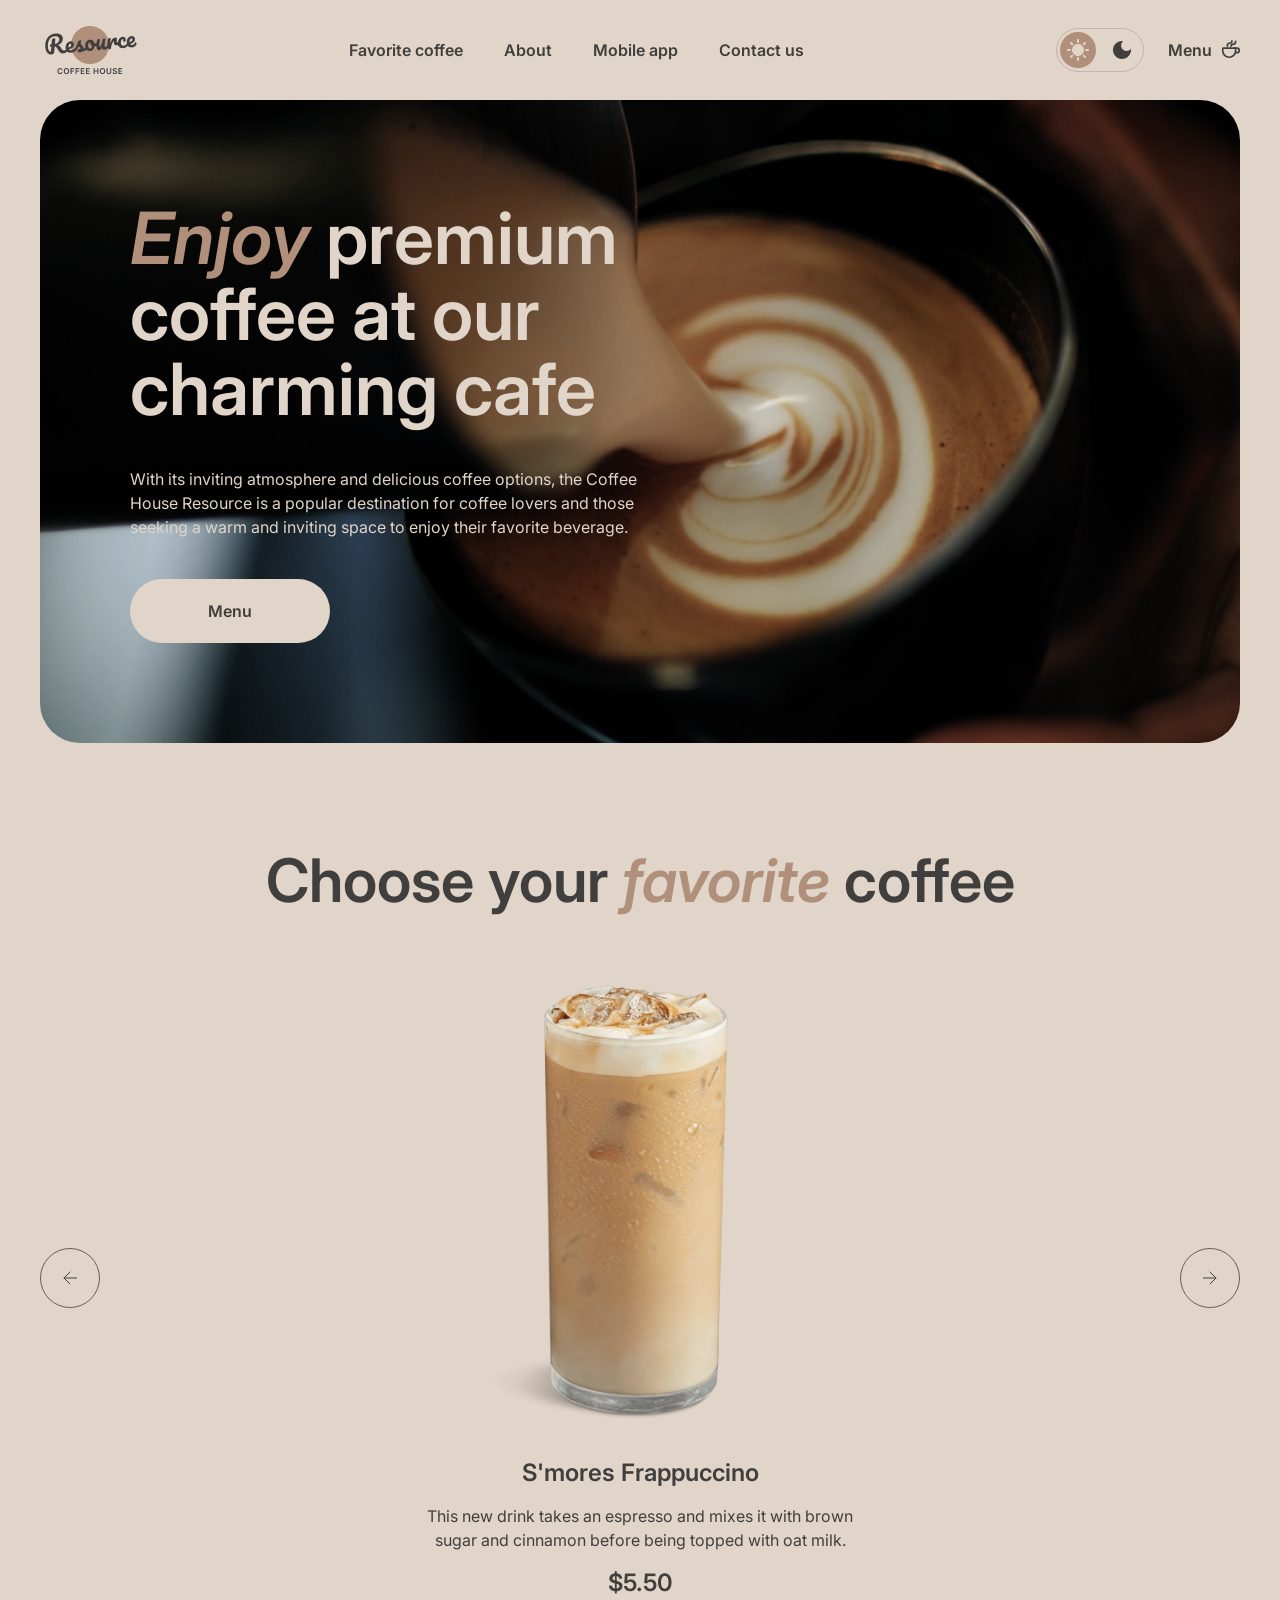
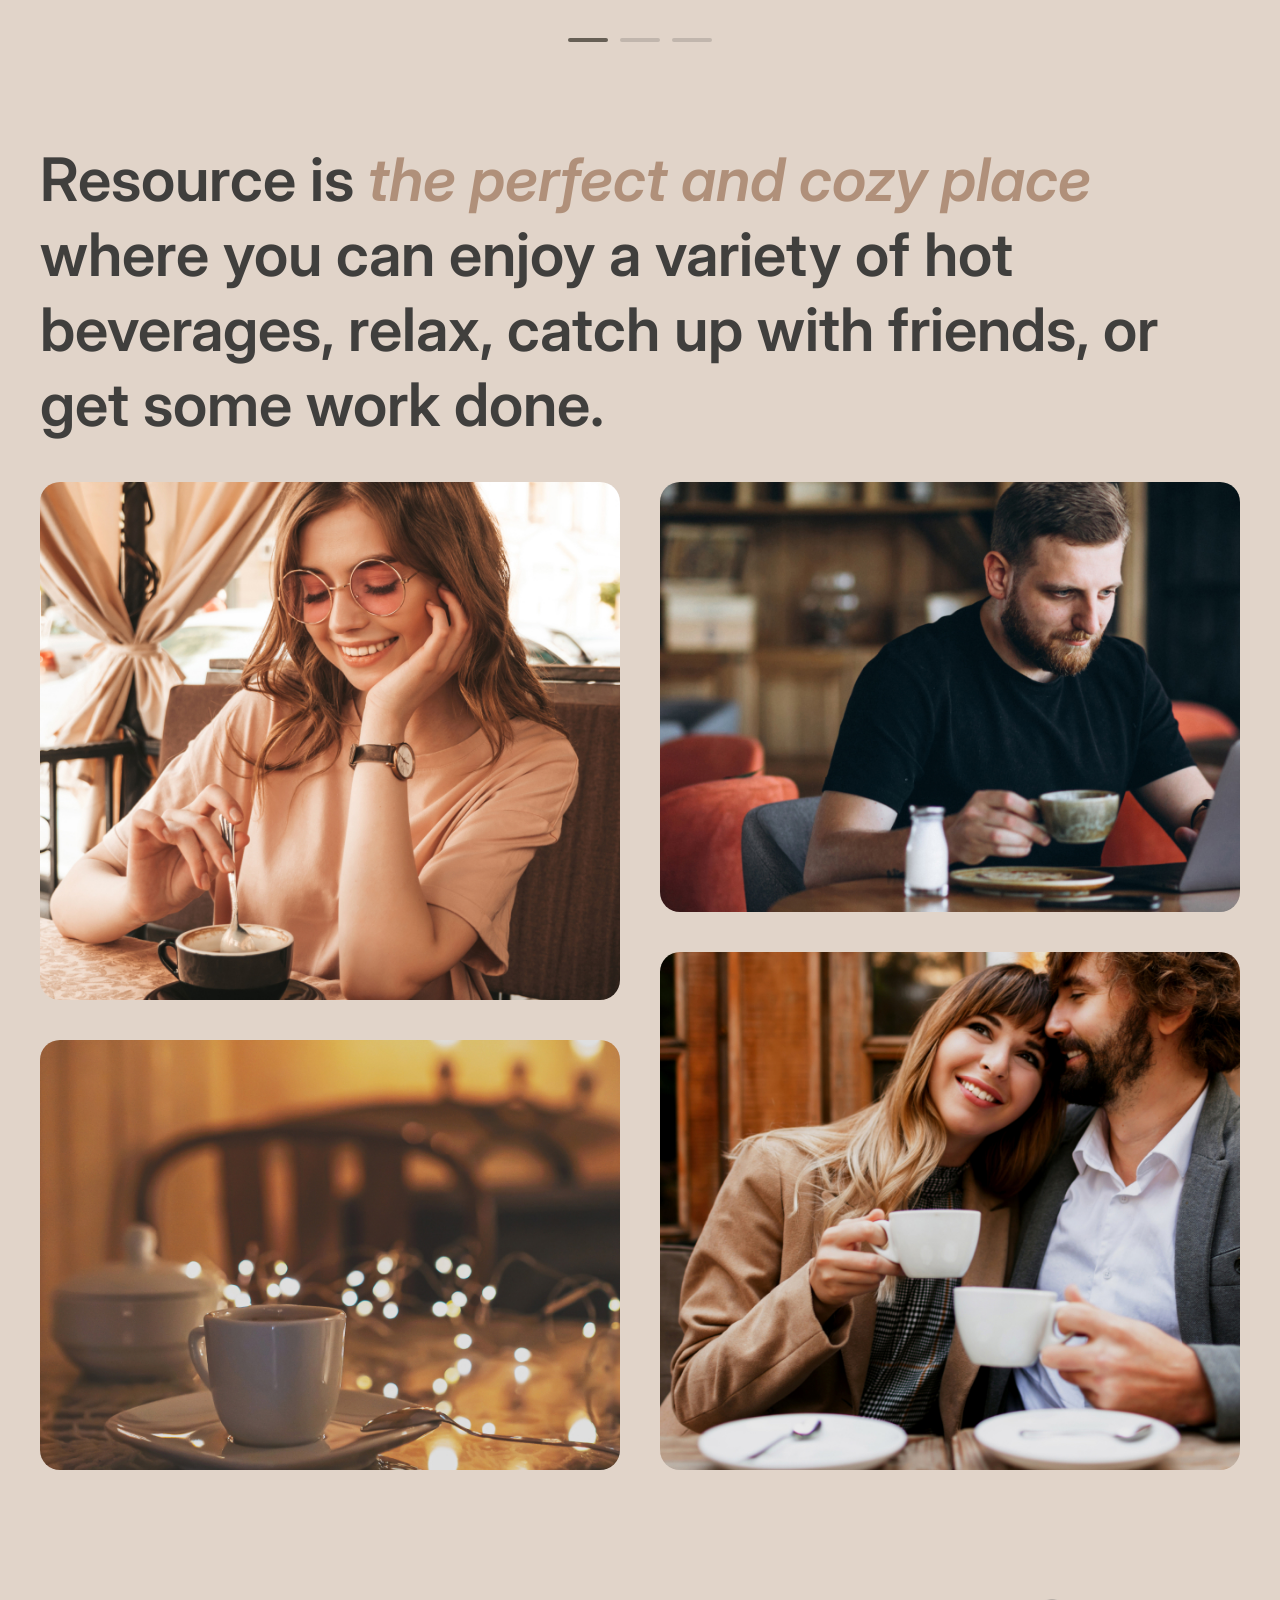
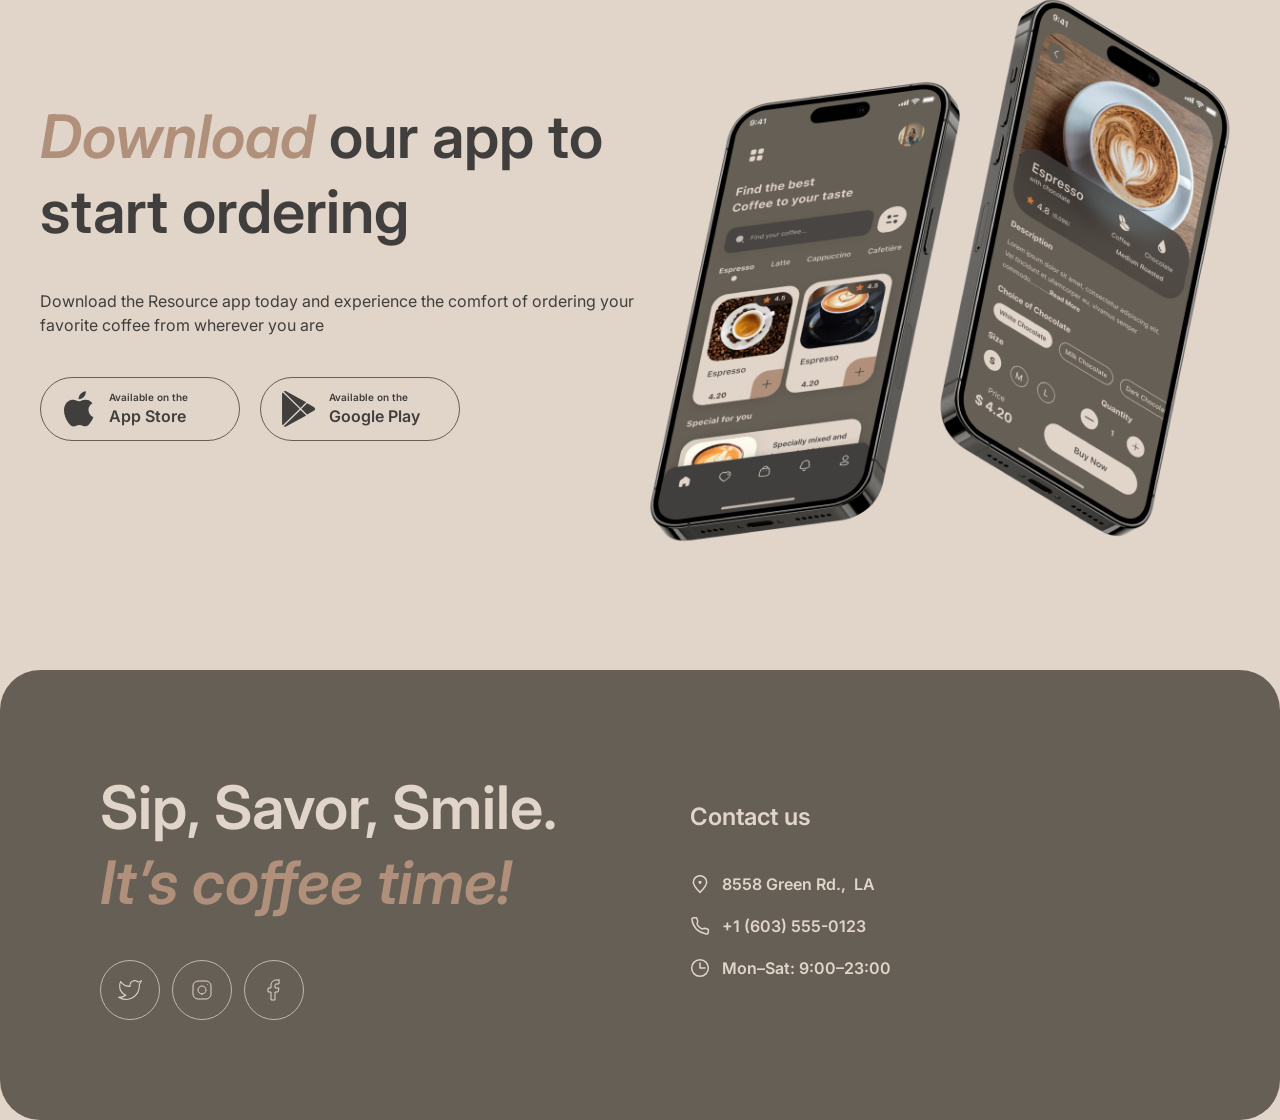
==== commit a0ddd081: "feat: add  carousel" ====
--- a/index.html
+++ b/index.html
@@ -16,7 +16,6 @@
 
 <body>
     <header>
-        </div>
         <a href="./index.html" class="logo-container"></a>
         <nav>
             <ul>
@@ -38,6 +37,18 @@
             </div>
         </div>
     </header>
+    <div id="burger-menu">
+        <nav>
+            <ul>
+                <li><a href="#favorite">Favorite coffee</a></li>
+                <li><a href="#about">About</a></li>
+                <li><a href="#mobile_app">Mobile app</a></li>
+                <li><a href="#contact">Contact us</a></li>
+            </ul>
+            <div class="menu"><a href="./menu.html">Menu</a></div>
+        </nav>
+
+    </div>
     <main>
         <section id="hero">
             <div class="info">
@@ -45,24 +56,20 @@
                 <p>With its inviting atmosphere and delicious coffee options, the Coffee House Resource is a popular
                     destination for coffee lovers and those seeking a warm and inviting space to enjoy their favorite
                     beverage.</p>
-                <button><a href=""><span>Menu</span></a></button>
+                <a href="./menu.html" class=".btn-coffee"><span>Menu</span></a>
             </div>
         </section>
         <section id="favorite">
             <h2>Choose your <span>favorite</span> coffee</h2>
             <div class="carousel-section">
                 <button class="left"></button>
-                <div class="carousel">
-                    <img src="./assets/img/coffee-slider.png" alt="coffee-slider">
-                    <h3>S’mores Frappuccino</h3>
-                    <p>This new drink takes an espresso and mixes it with brown sugar and cinnamon before being topped
-                        with oat milk.</p>
-                    <h3 class="price">$5.50</h3>
+                <div class="carousel-window">
+                    <div class="carousel-track"></div>
                 </div>
                 <button class="right"></button>
             </div>
             <div class="pagination">
-                <span class="dot is-active"></span>
+                <span class="dot"></span>
                 <span class="dot"></span>
                 <span class="dot"></span>
             </div>
@@ -92,7 +99,6 @@
                                     the</span> <span class="action">Google Play</span></span></button>
                     </div>
                 </div>
-            </div>
             </div>
             <div class="phone_photo"><img src="./assets/img/mobile-screens.png" alt="phone"></div>
         </section>
--- a/styles.css
+++ b/styles.css
@@ -75,6 +75,104 @@
   color: var(--text-primary);
 }
 
+#burger-menu {
+  position: fixed;
+  transform: translateX(100%);
+  top: 100px;
+  left: 0;
+  width: 100vw;
+  height: 100vh;
+  display: flex;
+  flex-direction: column;
+  justify-content: center;
+  align-items: center;
+  background-color: var(--bg-page);
+  z-index: 1;
+  transition: 0.3s;
+}
+#burger-menu.is-open {
+  transform: translateX(0);
+  transition: 0.3s;
+}
+#burger-menu nav {
+  display: flex;
+  flex-direction: column;
+  align-items: center;
+  justify-content: center;
+  max-width: 455px;
+  gap: 100px;
+  width: 100%;
+}
+#burger-menu nav ul {
+  width: 100%;
+  display: flex;
+  flex-direction: column;
+  justify-content: space-between;
+  align-items: center;
+  gap: 60px;
+}
+#burger-menu nav ul li a {
+  font-size: 32px;
+  font-weight: 600;
+  line-height: 125%;
+  position: relative;
+}
+#burger-menu nav ul li a::after {
+  content: "";
+  position: absolute;
+  bottom: 0;
+  left: 50%;
+  transform: translateX(-50%) scaleX(0);
+  width: 100%;
+  height: 2px;
+  background-color: var(--text-primary);
+  transition: transform 0.3s ease;
+}
+#burger-menu nav ul li a:hover::after {
+  transform: translateX(-50%) scaleX(1);
+}
+#burger-menu nav .menu {
+  display: flex;
+  align-items: center;
+  width: 72px;
+  height: 22px;
+  position: relative;
+}
+#burger-menu nav .menu a {
+  font-size: 32px;
+  font-weight: 600;
+  line-height: 125%;
+  position: relative;
+}
+#burger-menu nav .menu a::after {
+  position: absolute;
+  right: -46px;
+  content: "";
+  display: inline-block;
+  width: 40px;
+  height: 40px;
+  background-color: var(--text-primary);
+  -webkit-mask: url(./assets/icons/coffee-cup.svg) center/contain no-repeat;
+  mask: url(./assets/icons/coffee-cup.svg) center/contain no-repeat;
+}
+#burger-menu nav .menu::after {
+  content: "";
+  position: absolute;
+  bottom: -5px;
+  left: 50%;
+  transform: translateX(-50%) scaleX(0);
+  width: 100%;
+  height: 2px;
+  background-color: black;
+  transition: transform 0.3s ease;
+}
+#burger-menu nav .menu:hover::after {
+  transform: translateX(-50%) scaleX(1);
+}
+#burger-menu nav .menu.active::after {
+  transform: translateX(-50%) scaleX(1);
+}
+
 header {
   display: flex;
   width: 100%;
@@ -118,6 +216,47 @@
   transition: transform 0.3s ease;
 }
 header nav ul li a:hover::after {
+  transform: translateX(-50%) scaleX(1);
+}
+header nav .menu {
+  display: flex;
+  align-items: center;
+  width: 72px;
+  height: 22px;
+  position: relative;
+}
+header nav .menu a {
+  font-size: 16px;
+  font-weight: 600;
+  line-height: 150%;
+  position: relative;
+}
+header nav .menu a::after {
+  position: absolute;
+  right: -30px;
+  content: "";
+  display: inline-block;
+  width: 22px;
+  height: 22px;
+  background-color: var(--text-primary);
+  -webkit-mask: url(./assets/icons/coffee-cup.svg) center/contain no-repeat;
+  mask: url(./assets/icons/coffee-cup.svg) center/contain no-repeat;
+}
+header nav .menu::after {
+  content: "";
+  position: absolute;
+  bottom: -5px;
+  left: 50%;
+  transform: translateX(-50%) scaleX(0);
+  width: 100%;
+  height: 2px;
+  background-color: black;
+  transition: transform 0.3s ease;
+}
+header nav .menu:hover::after {
+  transform: translateX(-50%) scaleX(1);
+}
+header nav .menu.active::after {
   transform: translateX(-50%) scaleX(1);
 }
 header .control-container {
@@ -330,10 +469,12 @@
   line-height: 150%;
   color: var(--text-inverse);
 }
-#hero .info button a {
+#hero .info a {
   font-size: 16px;
   font-weight: 600;
   line-height: 150%;
+  width: 200px;
+  height: 64px;
   display: inline-flex;
   align-items: center;
   justify-content: center;
@@ -344,11 +485,11 @@
   position: relative;
   overflow: hidden;
 }
-#hero .info button a span {
+#hero .info a span {
   display: inline-block;
   transition: transform 0.3s ease;
 }
-#hero .info button a::after {
+#hero .info a::after {
   content: "";
   display: inline-block;
   width: 22px;
@@ -364,17 +505,17 @@
   transition: opacity 0.3s ease, transform 0.3s ease;
   pointer-events: none;
 }
-#hero .info button a:hover span {
+#hero .info a:hover span {
   transform: translateX(-14px);
 }
-#hero .info button a:hover::after {
+#hero .info a:hover::after {
   opacity: 1;
   transform: translateY(-50%) translateX(0);
 }
 #hero .info .control-container {
   gap: 12px;
 }
-@media (max-width: 768px) {
+@media (max-width: 767.98px) {
   #hero .info {
     margin: 0;
     padding: 0 16px;
@@ -390,6 +531,13 @@
     line-height: 115%;
     font-style: italic;
   }
+  #hero .info a span {
+    transform: translateX(-14px);
+  }
+  #hero .info a::after {
+    opacity: 1;
+    transform: translateY(-50%) translateX(0);
+  }
 }
 @media (max-width: 600px) {
   #hero {
@@ -415,6 +563,7 @@
   align-items: center;
 }
 #favorite h2 {
+  text-align: center;
   font-size: 60px;
   font-weight: 600;
   line-height: 125%;
@@ -472,10 +621,22 @@
 #favorite .carousel-section button:hover::before {
   background-color: var(--text-inverse);
 }
+#favorite .carousel-section .carousel-window {
+  display: flex;
+  width: 100%;
+  max-width: 480px;
+  overflow: hidden;
+  transition: transform 0.4s ease;
+}
+#favorite .carousel-section .carousel-track {
+  display: flex;
+  width: 100%;
+  transition: transform 0.4s ease;
+}
 #favorite .carousel-section .carousel {
+  flex: 0 0 100%;
   text-align: center;
   max-width: 480px;
-  width: 100%;
   display: flex;
   flex-direction: column;
   align-items: center;
@@ -524,13 +685,26 @@
 #favorite .pagination .dot.is-active {
   background-color: var(--border-inverse);
 }
-@media (max-width: 768px) {
+@media (max-width: 767.98px) {
   #favorite h2 {
     font-size: 32px;
     font-weight: 600;
     line-height: 125%;
   }
   #favorite h2 span {
+    font-size: 32px;
+    font-weight: 600;
+    line-height: 125%;
+    font-style: italic;
+  }
+}
+@media (max-width: 600px) {
+  #favorite h1 {
+    font-size: 32px;
+    font-weight: 600;
+    line-height: 125%;
+  }
+  #favorite h1 span {
     font-size: 32px;
     font-weight: 600;
     line-height: 125%;
@@ -590,6 +764,40 @@
 }
 #about .photo-container .p4 {
   background-image: url(./assets/img/about-4.jpg);
+}
+@media (max-width: 1000px) {
+  #about .photo-container {
+    flex-wrap: nowrap;
+  }
+  #about .photo-container .photo {
+    background-size: 105%;
+    width: 100%;
+  }
+  #about .photo-container {
+    height: 100%;
+    max-height: none;
+    align-items: center;
+  }
+  #about .photo-container .p2,
+  #about .photo-container .p3 {
+    display: none;
+  }
+  #about .photo-container .t1 {
+    aspect-ratio: 688/590;
+  }
+}
+@media (max-width: 600px) {
+  #about h2 {
+    font-size: 32px;
+    font-weight: 600;
+    line-height: 125%;
+  }
+  #about h2 span {
+    font-size: 32px;
+    font-weight: 600;
+    line-height: 125%;
+    font-style: italic;
+  }
 }
 
 #mobile_app {
@@ -719,6 +927,31 @@
 #mobile_app .phone_photo img {
   max-width: 100%;
 }
+@media (max-width: 1000px) {
+  #mobile_app {
+    flex-direction: column;
+  }
+  #mobile_app .phone_photo {
+    padding-top: 100px;
+    align-self: center;
+  }
+}
+@media (max-width: 600px) {
+  #mobile_app .mobile-wrapper .download_info h2 {
+    font-size: 32px;
+    font-weight: 600;
+    line-height: 125%;
+  }
+  #mobile_app .mobile-wrapper .download_info h2 span {
+    font-size: 32px;
+    font-weight: 600;
+    line-height: 125%;
+    font-style: italic;
+  }
+  #mobile_app .mobile-wrapper .download_info .download_app {
+    flex-direction: column;
+  }
+}
 
 footer {
   max-width: 1360px;
@@ -875,6 +1108,30 @@
   -webkit-mask: url(./assets/icons/clock.svg) center/contain no-repeat;
   mask: url(./assets/icons/clock.svg) center/contain no-repeat;
 }
+@media (max-width: 1000px) {
+  footer {
+    flex-direction: column;
+  }
+  footer .contact {
+    margin-top: 0px;
+  }
+}
+@media (max-width: 600px) {
+  footer {
+    padding: 60px 16px;
+  }
+  footer .social-info h2 {
+    font-size: 32px;
+    font-weight: 600;
+    line-height: 125%;
+  }
+  footer .social-info h2 span {
+    font-size: 32px;
+    font-weight: 600;
+    line-height: 125%;
+    font-style: italic;
+  }
+}
 
 #menu {
   display: flex;
@@ -984,6 +1241,12 @@
   line-height: 125%;
   color: var(--text-primary);
 }
+#menu .items .item-card .item-description h2 {
+  font-size: 24px;
+  font-weight: 600;
+  line-height: 125%;
+  color: var(--text-primary);
+}
 #menu .items .item-card .item-description p {
   padding-top: 12px;
   flex-grow: 1;
@@ -1018,4 +1281,54 @@
 }
 #menu .items .coffee8 {
   background-image: url(./assets/img/coffee_item_8.jpg);
+}
+#menu .refresh-btn {
+  display: none;
+  align-items: center;
+  justify-content: center;
+  padding: 0;
+  border: none;
+  background-color: transparent;
+  cursor: pointer;
+}
+#menu .refresh-btn::before {
+  content: "";
+  display: inline-block;
+  width: 60px;
+  height: 60px;
+  background-color: var(--border-inverse);
+  -webkit-mask: url(./assets/icons/refresh.svg) center/contain no-repeat;
+  mask: url(./assets/icons/refresh.svg) center/contain no-repeat;
+  transition: background-color 0.3s ease;
+}
+#menu .refresh-btn:hover::before {
+  background-color: var(--text-accent);
+}
+#menu .refresh-btn:focus-visible {
+  outline: 2px solid var(--text-accent);
+  outline-offset: 2px;
+}
+@media (max-width: 1000px) {
+  #menu .items {
+    margin-bottom: 40px;
+    max-height: 1050px;
+    overflow: hidden;
+  }
+  #menu .refresh-btn {
+    display: inline-flex;
+    padding-bottom: 100px;
+  }
+}
+@media (max-width: 600px) {
+  #menu h1 {
+    font-size: 32px;
+    font-weight: 600;
+    line-height: 125%;
+  }
+  #menu h1 span {
+    font-size: 32px;
+    font-weight: 600;
+    line-height: 125%;
+    font-style: italic;
+  }
 }/*# sourceMappingURL=styles.css.map */
